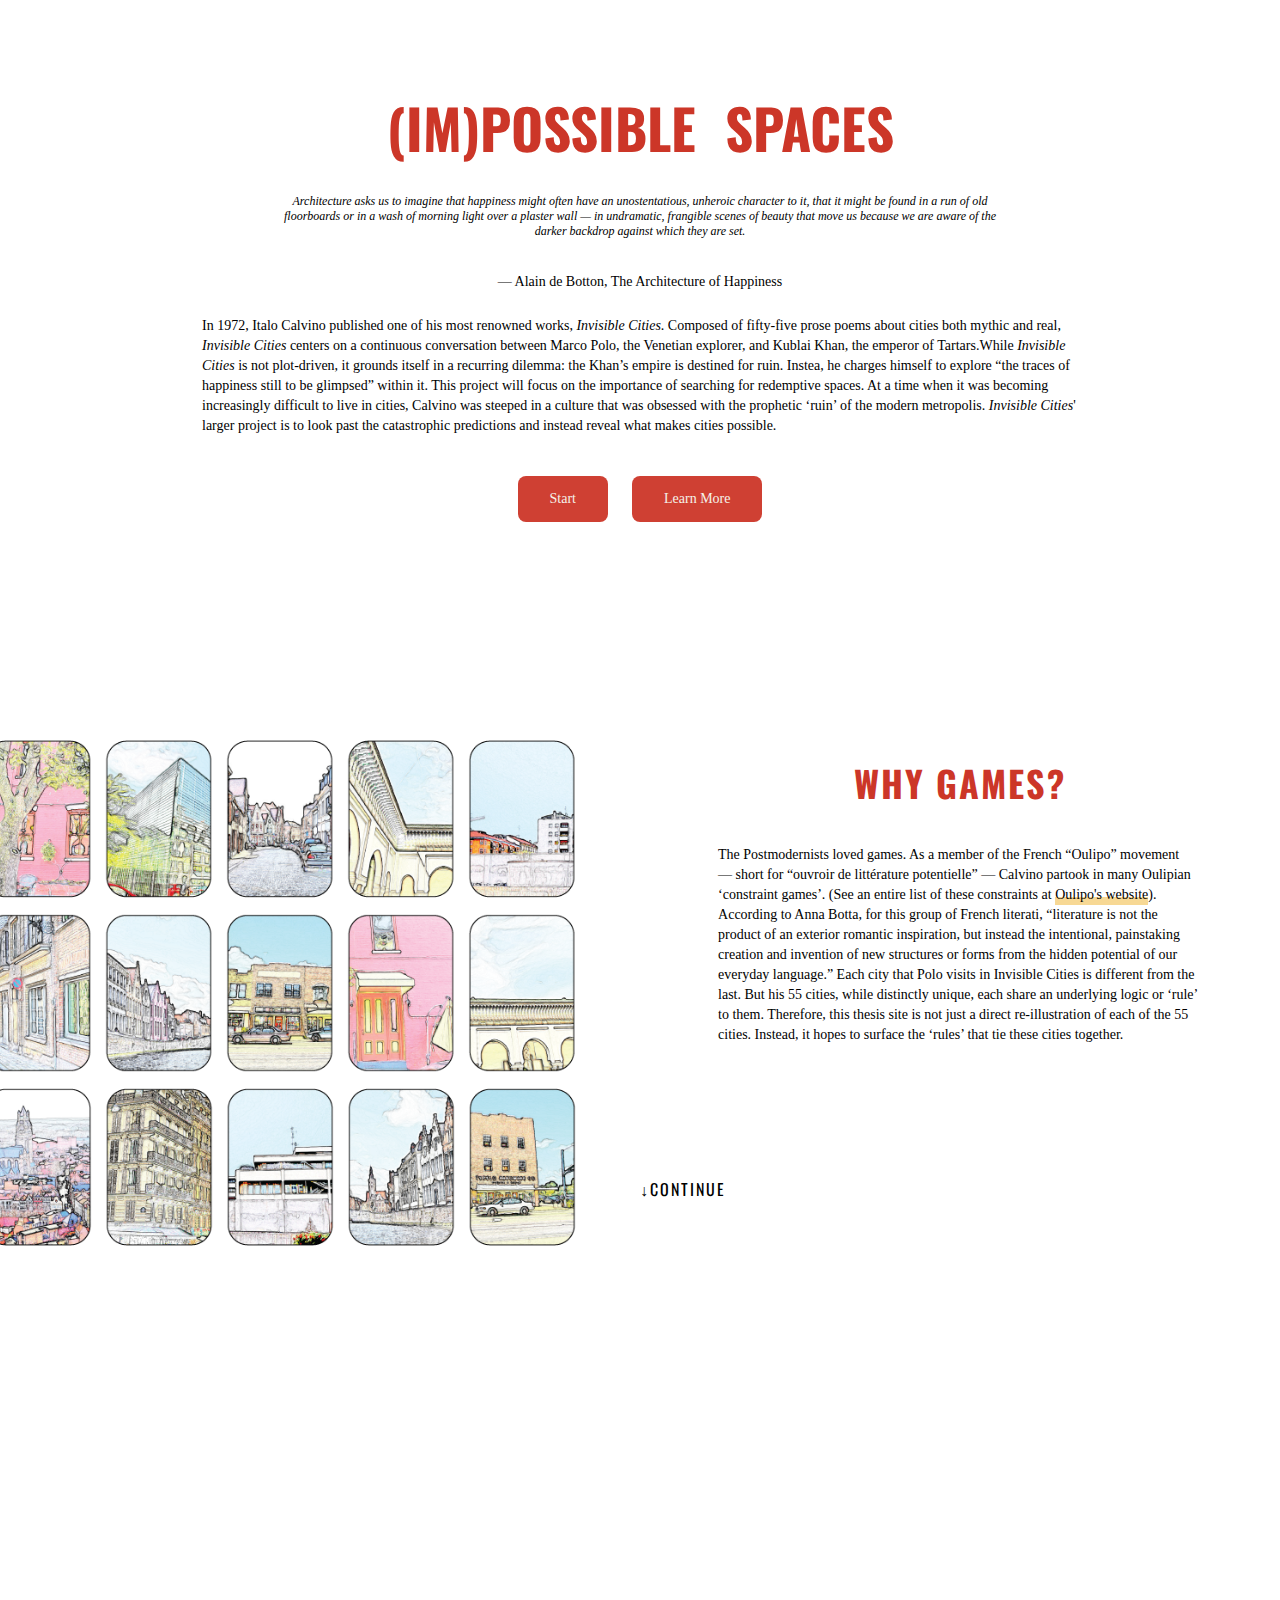
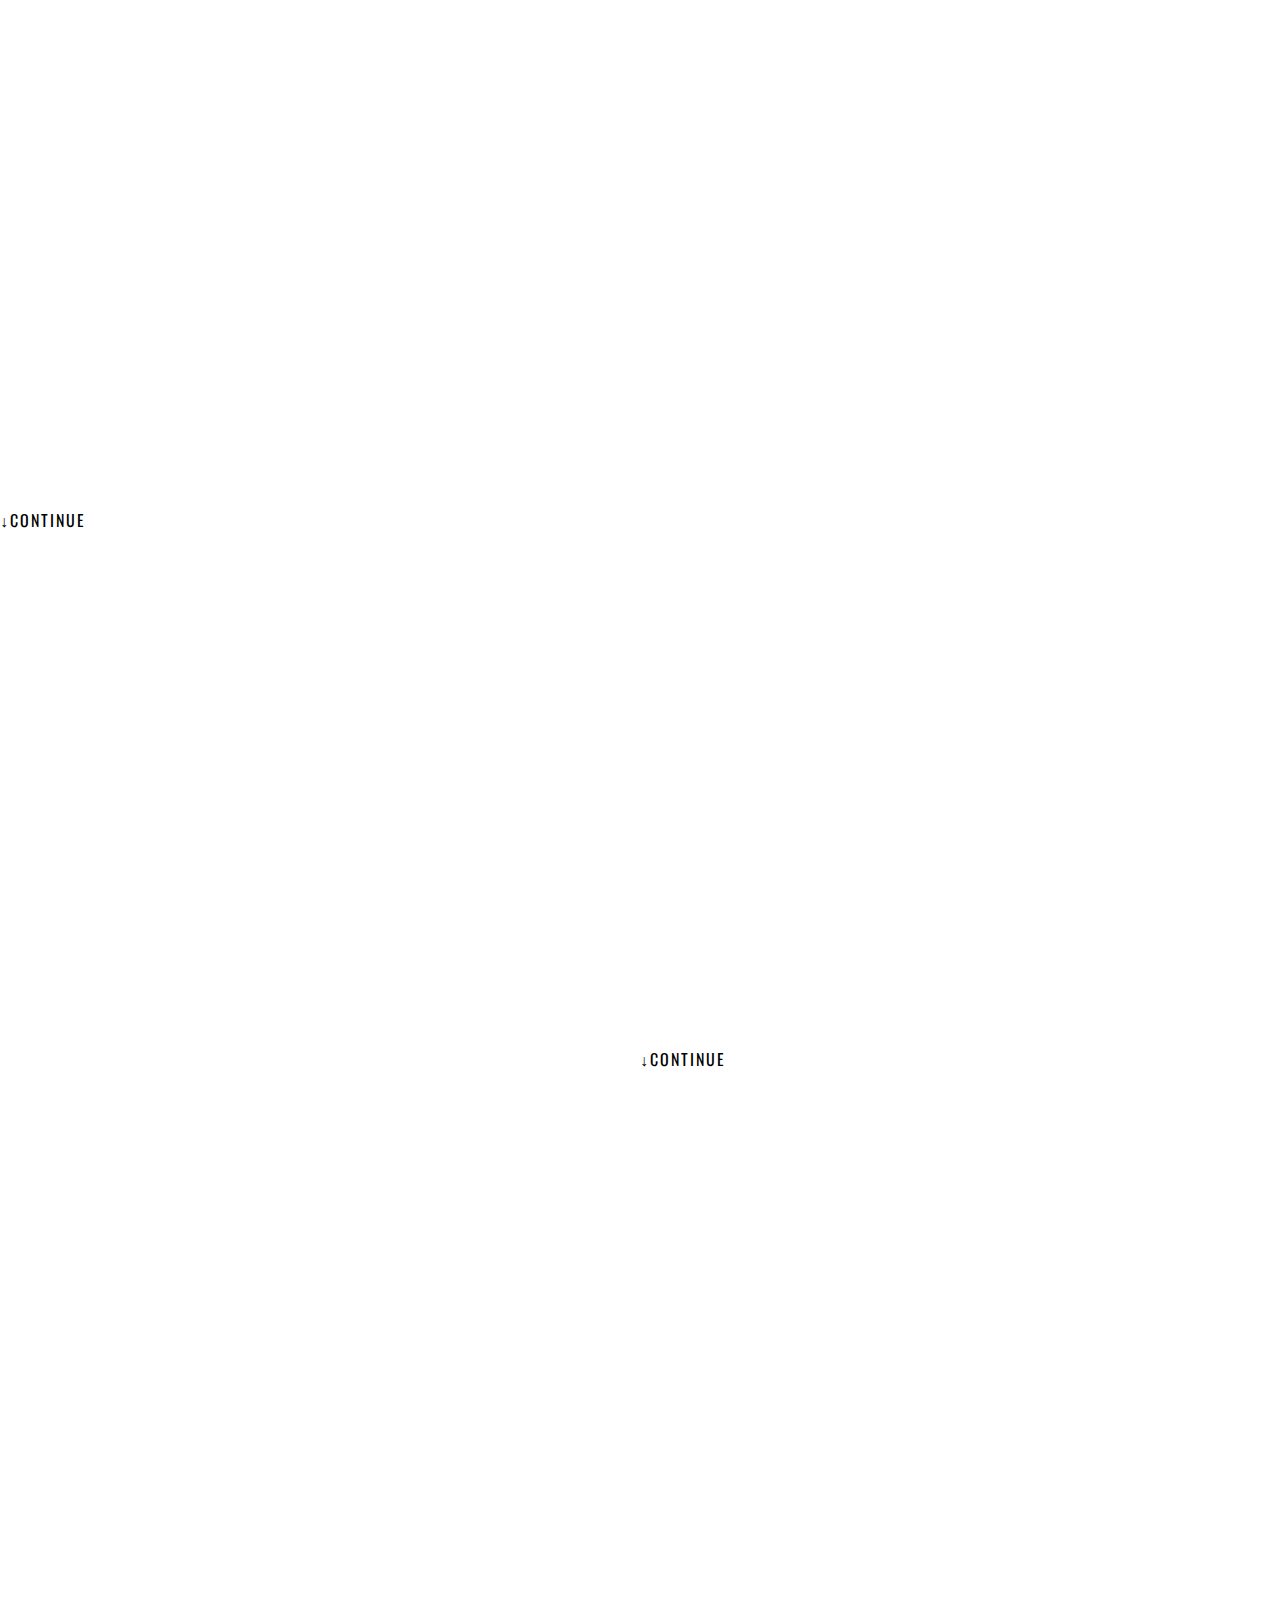
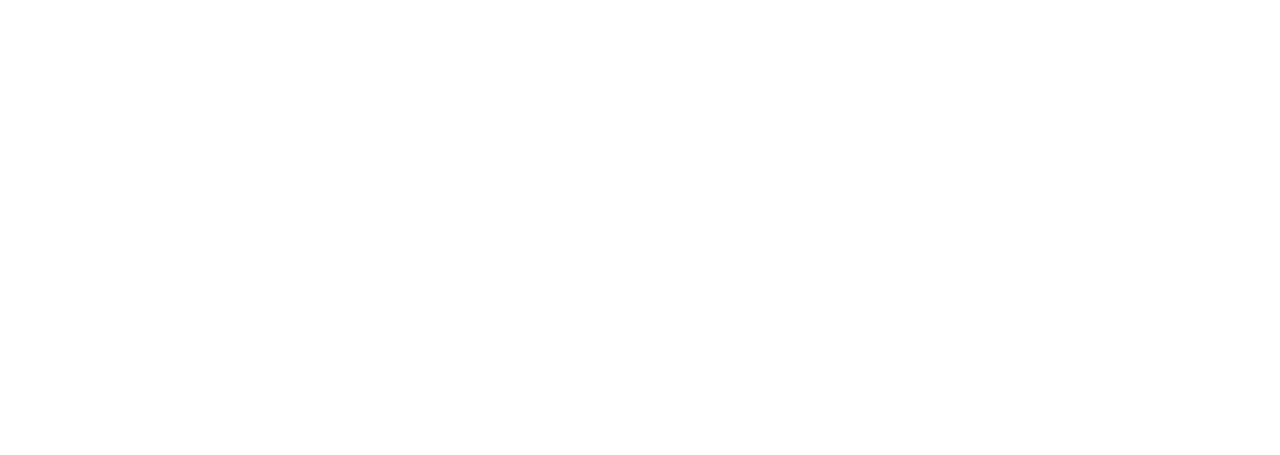
==== index.html @ 80d8eb04 "added continue scrollers" ====
<!DOCTYPE html>
<html lang="en" class="no-js">
	<head>
		<meta charset="UTF-8" />
		<meta http-equiv="X-UA-Compatible" content="IE=edge,chrome=1"> 
		<meta name="viewport" content="width=device-width, initial-scale=1.0"> 
		<title>(Im)Possible Spaces</title>
		<link rel="shortcut icon" type="image/png" href="favicon.png"/>
		<link rel="stylesheet" type="text/css" href="styles.css" />
		<script type="text/javascript" src="http://ajax.googleapis.com/ajax/libs/jquery/1.7.0/jquery.min.js"></script>
		<script type="text/javascript" src="http://ajax.googleapis.com/ajax/libs/jqueryui/1.8.9/jquery-ui.min.js"></script>
		<link rel="stylesheet" type="text/css" href="OnScroll/css/demo.css" />
		<link rel="stylesheet" type="text/css" href="OnScroll/css/component.css" />
		<script src="OnScroll/js/modernizr.custom.js"></script>
	</head>
	<body>
		<div class="container">
			<div id="cbp-so-scroller" class="cbp-so-scroller">
				<section class="cbp-so-section">
					<article>
						<h1>(Im)Possible Spaces</h1>
						<p id="epigraph">Architecture asks us to imagine that happiness might often have an unostentatious, unheroic character to it, that it might be found in a run of old floorboards or in a wash of morning light over a plaster wall &mdash; in undramatic, frangible scenes of beauty that move us because we are aware of the darker backdrop against which they are set.</p>
						<br> <p style="text-align: center; padding: 0;">&mdash; Alain de Botton, The Architecture of Happiness</p>
						<p class="intro-p">In 1972, Italo Calvino published one of his most renowned works, <em>Invisible Cities</em>. Composed of fifty-five prose poems about cities both mythic and real, <em>Invisible Cities</em> centers on a continuous conversation between Marco Polo, the Venetian explorer, and Kublai Khan, the emperor of Tartars.While <em>Invisible Cities</em> is not plot-driven, it grounds itself in a recurring dilemma: the Khan’s empire is destined for ruin. Instea, he charges himself to explore “the traces of happiness still to be glimpsed” within it. This project will focus on the importance of searching for redemptive spaces. At a time when it was becoming increasingly difficult to live in cities, Calvino was steeped in a culture that was obsessed with the prophetic ‘ruin’ of the modern metropolis. <em>Invisible Cities</em>' larger project is to look past the catastrophic predictions and instead reveal what makes cities possible.</p>
					</article>
					<div id="home-buttons">
						<a href="game1.html">
							<button>Start</button>
						</a>
						<a href="#why-games">
							<button>Learn More</button>
						</a>
					</div>
				</section>
				<section class="cbp-so-section" id="why-games">
					<figure class="cbp-so-side cbp-so-side-left">
						<img src="tarot.png" alt="img01" style="width: 115%;">
					</figure>
					<article class="cbp-so-side cbp-so-side-right" style="position: relative; bottom: 55px;">
						<h3>Why Games?</h3>
						<p style="line-height: 20px;">The Postmodernists loved games. As a member of the French “Oulipo” movement &mdash; short for “ouvroir de littérature potentielle” &mdash; Calvino partook in many Oulipian ‘constraint games’. (See an entire list of these constraints at <a href="http://oulipo.net/fr/contraintes" class="inline-link">Oulipo's website</a>). According to Anna Botta, for this group of French literati, “literature is not the product of an exterior romantic inspiration, but instead the intentional, painstaking creation and invention of new structures or forms from the hidden potential of our everyday language.” Each city that Polo visits in Invisible Cities is different from the last. But his 55 cities, while distinctly unique, each share an underlying logic or ‘rule’ to them. Therefore, this thesis site is not just a direct re-illustration of each of the 55 cities. Instead, it hopes to surface the ‘rules’ that tie these cities together.</p>
					</article>
					<a href="#why-look" class="contd">&darr;Continue</a>
				</section>
				<section class="cbp-so-section" id="why-look">
					<article class="cbp-so-side cbp-so-side-left" style="position: relative; bottom: 55px;">
						<h3>Why the look?</h3>
						<p style="text-align: justify; word-spacing: -2px;">I wanted the site to reflect Calvino’s style. Thus, it needed to be self-referential, minimalist, and a bit whimsical. Each illustration is my own photograph, processed through a variety of Photoshop filters to make it look more imaginative, timeless, and Calvinian. For the illustrations, I drew inspiration from <a href="http://www.davidfleck.co.uk/81919/739039/everything/invisible-cities" class="inline-link">David Fleck</a> and the photocollage style of <a href="http://www.hockneypictures.com/photos/photos_collages.php" class="inline-link">David Hockney</a>. The color palette and type headings reflect the style of three architectural movements &mdash; Spatial Urbanism, L'Architettura Radicale, and the Situationist International &mdash; specifically Guy Debord’s <a href="http://imaginarymuseum.org/LPG/Mapsitu1.htm" class="inline-link">Naked City project</a> and <a href="http://images.delcampe.com/img_large/auction/000/085/318/455_001.jpg" class="inline-link">poster designs for Mai 1968</a>. While the type headings are bold san-serifs, emblematic of book and poster aesthetics from late 20th cenutry Paris and Italy, the other monospace typeface alludes to its own medium: the screen. This font style, popularized in the late 70s and early 80s, is often associated with hackers, coders, and programmers. As Calvino’s works were highly aware of their own medium as books, so this website hopes to refer to its own space on the&nbsp;web.</p>
					</article>
					<figure class="cbp-so-side cbp-so-side-right">
						<img src="inspo.png" alt="img01" style="width: 120%;">
					</figure>
					<a href="#why-site" class="contd">&darr;Continue</a>
				</section>
				<section class="cbp-so-section" id="why-site">
					<figure class="cbp-so-side cbp-so-side-left">
						<img src="website.png" alt="img01">
					</figure>
					<article class="cbp-so-side cbp-so-side-right">
						<h3>Why a website?</h3>
						<p>Sesame snaps sweet wafer danish. Chupa chups carrot cake icing donut halvah bonbon. Chocolate cake candy marshmallow pudding dessert marzipan jujubes sugar plum.</p>
					</article>
					<a href="#credits" class="contd">&darr;Continue</a>
				</section>
				<section class="cbp-so-section" id="credits">
					<article class="cbp-so-side cbp-so-side-left">
						<h3>Site credits</h3>
						<p>Chupa chups pudding lollipop gummi bears gummies cupcake pie. Cookie cotton candy caramels. Oat cake dessert applicake. Sweet roll tiramisu sweet roll sweet roll.</p>
					</article>
					<figure class="cbp-so-side cbp-so-side-right">
						<img src="images/5.png" alt="img01">
					</figure>
				</section>
				<!-- <section class="cbp-so-section">
					<figure class="cbp-so-side cbp-so-side-left">
						<img src="images/6.png" alt="img01">
					</figure>
					<article class="cbp-so-side cbp-so-side-right">
						<h3>Site Credits</h3>
						<p>Cake cotton candy lollipop. Cake croissant cheesecake candy sugar plum icing apple pie wafer. Pie sugar plum tiramisu tiramisu pie fruitcake candy icing. Candy icing gummies gummies cheesecake brownie lemon drops chocolate gingerbread.</p>
					</article>
				</section> -->

			</div>
		</div>
		<script type="text/javascript">
		$(document).ready(function(){
	$('a[href^="#"]').on('click',function (e) {
	    e.preventDefault();

	    var target = this.hash;
	    var $target = $(target);

	    $('html, body').stop().animate({
	        'scrollTop': $target.offset().top
	    }, 900, 'swing', function () {
	    });
	});
});</script>
		<script src="OnScroll/js/classie.js"></script>
		<script src="OnScroll/js/cbpScroller.js"></script>
		<script>
			new cbpScroller( document.getElementById( 'cbp-so-scroller' ) );
		</script>

	</body>
</html>
---- styles.css ----
@import url(https://fonts.googleapis.com/css?family=Oswald:400,700);
  @import url(https://fonts.googleapis.com/css?family=PT+Mono);


  body{
        margin: 0;
        padding-bottom: 55px;
        background: url(http://api.thumbr.it/whitenoise-361x370.png?background=f5f2e9ff&noise=626262&density=25&opacity=14);
        
    }

    h1{
      font-family: 'Oswald', sans-serif;
      text-transform: uppercase;
      font-weight: 700;
      font-size: 55px;
      text-align: center;
      margin: 3% auto 2%;
      color: #cc3628;
      word-spacing: 15px;
    }

    h2{
      font-family: 'Oswald', sans-serif;
      text-transform: uppercase;
      font-weight: 700;
      font-size: 48px;
      text-align: center;
      margin-top: 10%;
      letter-spacing: 2px;
      color: #f5f2e9;
    }

    h3{
      font-family: 'Oswald', sans-serif;
      text-transform: uppercase;
      font-weight: 700;
      font-size: 36px;
      text-align: center;
      margin-top: 15%;
      letter-spacing: 2px;
      color: #cc3628;
    }

    h4{
      font-family: 'Oswald', sans-serif;
      text-transform: uppercase;
      font-weight: 700;
      font-size: 24px;
      text-align: center;
      padding-top: 15%;
      color: #f5f2e9;
      margin: 0;
    }


    p{
      font-family: 'PT Mono', serif;
      font-size: 14px;
      color: black;
      padding: 0 5% 15px;
    }

    button{
    text-decoration: none;
    background-color: transparent;
    cursor: pointer;
    border: none;
    margin: 10px auto;
    background-color: rgba(204, 54, 40, .95);
    border: 3px solid #f5f2e9; /* cream */
    color: #f5f2e9;
    padding: 15px 32px;
    border-radius: 8px;
    text-align: center;
    text-decoration: none;
    display: inline;
    text-align: center;
    font-size: 14px;
    font-family: 'PT Mono', serif;
    text-indent: none;
    -webkit-transition-duration: 0.4s; /* Safari */
    transition-duration: 0.4s;
    }

  button:hover{
    background-color: #f5f2e9;
    color: rgba(204, 54, 40, 1);
  }  

  a button{
    text-decoration: none;
    margin: 0 10px;
    border: none;
    -webkit-transition-duration: 0.4s; /* Safari */
    transition-duration: 0.4s;
  }

  a button:hover{
    box-shadow: inset 0 0 0 3px #cc3628;
    background-color: transparent;
  }

 .inline-link{
  position: relative;
  color: black;
  text-decoration: none;
  border-bottom: 3px solid #f7d894;
  z-index: 2;
 }

 .inline-link::after{
  background-color: #f7d894;
  bottom: 0;
  content: '';
  height: 5px;
  left: 0;
  position: absolute;
  right: 0;
  transition: height 0.4s;
  z-index: -1;
 }

 a.inline-link:hover::after { height: 100%; }

 article p{
  line-height: 20px;
 }

/*  MODAL WINDOW -- GAME 1 */

  #button-close-g1{
    margin: 10 auto;
    background-color: rgba(204, 54, 40, .95);
    border: 3px solid #f5f2e9; /* cream */
    color: #f5f2e9;
    padding: 15px 32px;
    border-radius: 8px;
    text-align: center;
    text-decoration: none;
    display: inline;
    text-align: center;
    font-size: 14px;
    font-family: 'PT Mono', serif;
    text-indent: none;
    -webkit-transition-duration: 0.4s; /* Safari */
    transition-duration: 0.4s;
    }

  #button-close-g1:hover{
    background-color: #f5f2e9;
    color: rgba(204, 54, 40, 1);
  }  

  #modal-g1 {
    position: fixed;
    font-family: Arial, Helvetica, sans-serif;
    top: 0;
    left: 0;
    background: rgba(204, 54, 40, 0.95);
    z-index: 99999;
    height: 100%;
    width: 100%;
    text-align: center;
}
.modalcontent-g1 {
    color: #f5f2e9;
    margin: 10px 10px;
    width: 100%;
    padding: 20px;
}

.modalcontent-g1 p{
  color: #f5f2e9;
  margin: 10px 15%;
  text-align: left
}

/*  MODAL WINDOW -- GAME 2 */

  #button-close-g2{
    margin: 10 auto;
    background-color: rgba(204, 54, 40, .95);
    border: 3px solid #f5f2e9; /* cream */
    color: #f5f2e9;
    padding: 15px 32px;
    border-radius: 8px;
    text-align: center;
    text-decoration: none;
    display: inline;
    text-align: center;
    font-size: 14px;
    font-family: 'PT Mono', serif;
    text-indent: none;
    -webkit-transition-duration: 0.4s; /* Safari */
    transition-duration: 0.4s;
    }

  #button-close-g2:hover{
    background-color: #f5f2e9;
    color: rgba(204, 54, 40, 1);
  }  

  #modal-g2 {
    position: fixed;
    font-family: Arial, Helvetica, sans-serif;
    top: 0;
    left: 0;
    background: rgba(204, 54, 40, 0.95);
    z-index: 99999;
    height: 100%;
    width: 100%;
    text-align: center;
}
.modalcontent-g2 {
    color: #f5f2e9;
    margin: 10px 10px;
    width: 100%;
    padding: 20px;
}

.modalcontent-g2 p{
    color: #f5f2e9;
  margin: 10px 15%;
  text-align: left
}

/* MODAL CONTENT GAME 3*/

  #button-close-g3{
    margin: 10 auto;
    background-color: rgba(204, 54, 40, .95);
    border: 3px solid #f5f2e9; /* cream */
    color: #f5f2e9;
    padding: 15px 32px;
    border-radius: 8px;
    text-align: center;
    text-decoration: none;
    display: inline;
    text-align: center;
    font-size: 14px;
    font-family: 'PT Mono', serif;
    text-indent: none;
    -webkit-transition-duration: 0.4s; /* Safari */
    transition-duration: 0.4s;
    }

  #button-close-g3:hover{
    background-color: #f5f2e9;
    color: rgba(204, 54, 40, 1);
  }  

  #modal-g3 {
    position: fixed;
    font-family: Arial, Helvetica, sans-serif;
    top: 0;
    left: 0;
    background: rgba(204, 54, 40, 0.95);
    z-index: 99999;
    height: 100%;
    width: 100%;
    text-align: center;
}
.modalcontent-g3 {
    color: #f5f2e9;
    margin: 10px 10px;
    width: 100%;
    padding: 20px;
}

.modalcontent-g3 p{
    color: #f5f2e9;
  margin: 10px 15%;
  text-align: left
}


/* MODAL CONTENT GAME 4 */

  #button-close-g4{
    margin: 10 auto;
    background-color: rgba(204, 54, 40, .95);
    border: 3px solid #f5f2e9; /* cream */
    color: #f5f2e9;
    padding: 15px 32px;
    border-radius: 8px;
    text-align: center;
    text-decoration: none;
    display: inline;
    text-align: center;
    font-size: 14px;
    font-family: 'PT Mono', serif;
    text-indent: none;
    -webkit-transition-duration: 0.4s; /* Safari */
    transition-duration: 0.4s;
    }

  #button-close-g4:hover{
    background-color: #f5f2e9;
    color: rgba(204, 54, 40, 1);
  }  

  #modal-g4 {
    position: fixed;
    font-family: Arial, Helvetica, sans-serif;
    top: 0;
    left: 0;
    background: rgba(204, 54, 40, 0.95);
    z-index: 99999;
    height: 100%;
    width: 100%;
    text-align: center;
}
.modalcontent-g4 {
    color: #f5f2e9;
    margin: 10px 10px;
    width: 100%;
    padding: 20px;
}

.modalcontent-g4 p{
    color: #f5f2e9;
  margin: 10px 15%;
  text-align: left
}


.next{
    z-index: 101;
    background-color: #cc3628;
    height: 100px;
    width: 30px;
    position: fixed;
    right: 0;
    top: 40%;
    color: black;
    -webkit-transition: all 500ms cubic-bezier(0.250, 0.100, 0.250, 1.000); 
   -moz-transition: all 500ms cubic-bezier(0.250, 0.100, 0.250, 1.000); 
     -o-transition: all 500ms cubic-bezier(0.250, 0.100, 0.250, 1.000); 
        transition: all 500ms cubic-bezier(0.250, 0.100, 0.250, 1.000); /* ease (default) */
}

.next img{
    width: 15px;
    position: absolute;
    top: 45%;
    left: 20%;
     -webkit-transition: all 500ms cubic-bezier(0.250, 0.100, 0.250, 1.000); 
   -moz-transition: all 500ms cubic-bezier(0.250, 0.100, 0.250, 1.000); 
     -o-transition: all 500ms cubic-bezier(0.250, 0.100, 0.250, 1.000); 
        transition: all 500ms cubic-bezier(0.250, 0.100, 0.250, 1.000); /* ease (default) */
}

.next:hover{
    display: initial;
    color: white;
    text-decoration: none;
    width: 100px;
}

.next:hover img{
  width: 30px;
  top: 40%;
  left: 35%;
}

.prev{
  z-index: 101;
    background-color: #cc3628;
    height: 100px;
    width: 30px;
    position: fixed;
    left: 0;
    top: 40%;
    -webkit-transition: all 500ms cubic-bezier(0.250, 0.100, 0.250, 1.000); 
   -moz-transition: all 500ms cubic-bezier(0.250, 0.100, 0.250, 1.000); 
     -o-transition: all 500ms cubic-bezier(0.250, 0.100, 0.250, 1.000); 
        transition: all 500ms cubic-bezier(0.250, 0.100, 0.250, 1.000); /* ease (default) */
}

.prev img{
    width: 15px;
    position: absolute;
    top: 45%;
    left: 20%;
     -webkit-transition: all 500ms cubic-bezier(0.250, 0.100, 0.250, 1.000); 
   -moz-transition: all 500ms cubic-bezier(0.250, 0.100, 0.250, 1.000); 
     -o-transition: all 500ms cubic-bezier(0.250, 0.100, 0.250, 1.000); 
        transition: all 500ms cubic-bezier(0.250, 0.100, 0.250, 1.000); /* ease (default) */
}

.prev:hover{
    display: initial;
    color: white;
    text-decoration: none;
    width: 100px;
}

.prev:hover img{
  width: 30px;
  top: 40%;
  left: 35%;
}


/* HOMEPAGE */

#home-buttons{
  margin: 0 auto;
  text-align: center;
  text-decoration: none;
}


#epigraph{
  margin: 0 22%;
  font-size: 12px;
  text-align: center;
  font-style: italic;
  padding: 0;
  line-height: initial;
}

.intro-p{
  padding: 10px;
  margin: 10px 15% 30px;
}

.contd{
    text-decoration: none;
    font-family: 'Oswald';
    text-transform: uppercase;
    letter-spacing: 2px;
    color: black;
}

.contd a{
  text-align: center;
}

/* ALL GAMES */
.modalcontent-g1 .objective{
  font-weight: 600;
  font-size: 18px;
  text-transform: uppercase;
  padding: 0;
  letter-spacing: 1px;
  text-align: center;
}

.modalcontent-g1 .objective-p{
  text-align: center;
}

.modalcontent-g2 .objective{
  font-weight: 600;
  font-size: 18px;
  text-transform: uppercase;
  padding: 0;
  letter-spacing: 1px;
  text-align: center;
}

.modalcontent-g2 .objective-p{
  text-align: center;
}

.modalcontent-g3 .objective{
  font-weight: 600;
  font-size: 18px;
  text-transform: uppercase;
  padding: 0;
  letter-spacing: 1px;
  text-align: center;
}

.modalcontent-g3 .objective-p{
  text-align: center;
}

/* GAME 1 */

.bg{
    display: block;
    width: 20000px;
    height: 900px;
    background-image: url(chicago-bg.png);
    margin: 0;
    z-index: -100000;
    background-repeat: repeat-x;
}

#L5{
  background-image: url(game1/l5.png);
  background-size: cover;
  width: 320px;
  height: 320px; 
  position: relative;
  left: 830px;
  top: 580px;
}

#sq2{
  background-image: url(game1/l5.png);
  background-size: cover;
  width: 320px;
  height: 320px; 
  position: relative;
  left: 1030px;
  top: 280px;
}

#sq3{
  background-image: url(game1/l5.png);
  background-size: cover;
  width: 320px;
  height: 320px; 
  position: relative;
  left: 1250px;
  top: 480px;
}

#sq4{
  background-image: url(game1/l5.png);
  background-size: cover;
  width: 320px;
  height: 320px; 
  position: relative;
  left: 1700px;
  top: 620px;
}

button #L5{
  border: 0px;
  background: transparent;
  width: 320px;
  height: 320px;
}

button .md-trigger{
  background-color: transparent;
  border: none;
}


button .md-trigger:hover{
  background-color: transparent;
  border: none;

}

/* GAME 2 */

.drag{
  background-color: transparent;
  width: 150px;
  height: 150px;
}


/*.drag1{
  background-color: transparent;
  width: 100px;
  height: 100px;
  resize: both;
  overflow: auto;
  min-width: 80px;
  min-height: 60px;
  max-width: 160px;
  max-height: 160px;
}*/

.drag img{
  width: 150px;
  height: 150px;
}



/* GAME 3 */
#chessboard{
  margin: 0 auto;
  width: 60%;
  height: 100%;
}

.row-wrapper{
  margin-bottom: 0px;
  padding: 0px;
}


.md-modal {
  position: fixed;
  top: 50%;
  left: 50%;
  width: 50%;
  max-width: 630px;
  min-width: 320px;
  height: auto;
  z-index: 2000;
  visibility: hidden;
  backface-visibility: hidden;
  transform: translateX(-50%) translateY(-50%);
}

.md-content{
  background-color: #cc3628;
}

.md-content p{
  font-family: 'PT Mono', serif;
  color: #f5f2e9;
  padding: 0 5% 5%;
}

.md-content button{
  display: block;
  margin: 10 auto;
  background-color: transparent;
}

.md-content button:hover{
  background-color: #f5f2e9;
  color: #cc3628;
}

.md-show {
  visibility: visible;
}

.md-overlay {
  position: fixed;
  width: 100%;
  height: 100%;
  visibility: hidden;
  top: 0;
  left: 0;
  z-index: 1000;
  opacity: 0;
  background-color: rgba(143,27,15,0.8);
  transition: all 0.3s;
}

.md-show ~ .md-overlay {
  opacity: 1;
  visibility: visible;
}

.md-trigger{
  background-color: transparent;
  border: none;
}

#grid-container-g3{
  text-align: center;
  overflow-y: hidden;
}

.row{
  width: 100%;
  margin-top: 1%;
}

.city-grid{
  width: 130px;
  height: 130px;
  margin: 3px;
  display: inline-block;
  vertical-align: top;
  background-size: contain;
}

#cg-1a{background-image: url('game3/1-a.jpg');}
#cg-1b{background-image: url('game3/1-b.jpg');}
#cg-1c{background-image: url('game3/1-c.jpg');}
#cg-1d{background-image: url('game3/1-d.jpg');}

#cg-2a{background-image: url('game3/2-a.jpg');}
#cg-2b{background-image: url('game3/2-b.jpg');}
#cg-2c{background-image: url('game3/2-c.jpg');}
#cg-2d{background-image: url('game3/2-d.jpg');}

#cg-3a{background-image: url('game3/3-a.jpg');}
#cg-3b{
  background-image: url('game3/3-b.jpg');
  background-size: contain;
  padding: 0;
  width: 130px;
  height: 130px;
  border-radius: 0px;
  margin: initial;
}
#cg-3c{background-image: url('game3/3-c.jpg');}
#cg-3d{background-image: url('game3/3-d.jpg');}

#cg-4a{background-image: url('game3/4-a.jpg');}
#cg-4b{background-image: url('game3/4-b.jpg');}
#cg-4c{background-image: url('game3/4-c.jpg');}
#cg-4d{background-image: url('game3/4-d.jpg');}

@media screen and (max-width: 954px){
 .city-grid{
  width: 80px;
  height: 80px;
 }

}

/* GAME 4 */

#grid-container::-webkit-scrollbar { 
    display: none; 
}

#grid-container{
  margin: 0 auto;
  position: relative;
  left: 2%;
}

.card-grid{
  width: 120px;
  height: 120px;
  margin: 10px;
  display: inline-block;
  perspective: 200px;
  position: relative;
  transform-style: preserve-3d;
}

.card-grid img{
  width: 150px;
  height: 150px;
}

.card-grid .front{
  height: 100%; width: 100%; 
  backface-visibility: hidden; 
  transform-style: preserve-3d; 
  position: absolute; 
  z-index: 1; transition: 
  all 0.5s ease-out; 
}

.card-grid .back{
  background-color: #f5f2e9;
  height: 125px; 
  width: 85px;
  border-radius: 18.6px;
  border: 1px solid black; 
  transform-style: preserve-3d; 
  z-index: 0; 
  transition: all 0.5s ease-out;
  backface-visibility: hidden; 
  position: relative;
  top: 15px; 
}

.card-grid .back span{
  display: block;
  font-family: 'PT Mono', serif;
  padding: 15px;
  font-size: 13px;
}

#toggle-btn{
  border: 0px;
  position: fixed;
  bottom: 80px; 
  right: 20px;
}

#toggle-btn:hover{
  box-shadow: inset 0 0 0 5px #A82D21;
  background-color: #cc3628;
  color: #f5f2e9;

}

footer{
    z-index: 99998;
    background-color: #FFFDF7;
    height: 70px;
    width: 100%;
    position: fixed;
    bottom: 0px;
    text-align: center;
}

footer a{
  font-family: 'PT Mono', serif;
  color: black; 
  text-decoration: underline;
  margin: 3% 1%;
  position: relative;
  top: 30%;
  color: black;
  text-decoration: none;
  border-bottom: 3px solid #f7d894;
  z-index: 2;
}

 footer a::after{
  background-color: #f7d894;
  bottom: 0;
  content: '';
  height: 5px;
  left: 0;
  position: absolute;
  right: 0;
  transition: height 0.4s;
  z-index: -1;
 }

 footer a:hover::after { height: 100%; }
---- OnScroll/css/demo.css ----
/* General Blueprint Style */
@import url(http://fonts.googleapis.com/css?family=Lato:300,400,700);
@font-face {
	font-family: 'bpicons';
	src:url('../fonts/bpicons/bpicons.eot');
	src:url('../fonts/bpicons/bpicons.eot?#iefix') format('embedded-opentype'),
		url('../fonts/bpicons/bpicons.woff') format('woff'),
		url('../fonts/bpicons/bpicons.ttf') format('truetype'),
		url('../fonts/bpicons/bpicons.svg#bpicons') format('svg');
	font-weight: normal;
	font-style: normal;
} /* Made with http://icomoon.io/ */

*, *:after, *:before { -webkit-box-sizing: border-box; -moz-box-sizing: border-box; box-sizing: border-box; }
body, html { font-size: 100%; padding: 0; margin: 0;}

/* Clearfix hack by Nicolas Gallagher: http://nicolasgallagher.com/micro-clearfix-hack/ */
.clearfix:before, .clearfix:after { content: " "; display: table; }
.clearfix:after { clear: both; }

body {
    font-family: 'Lato', Calibri, Arial, sans-serif;
    color: #fff;
}

a {
	color: #f0f0f0;
	text-decoration: none;
}

a:hover {
	color: #000;
}

.container > header {
	width: 90%;
	max-width: 69em;
	margin: 0 auto;
	padding: 2.875em 1.875em 1.875em;
}

.container > header h1 {
	font-size: 2.125em;
	line-height: 1.3;
	margin: 0 0 0.6em 0;
	float: left;
	font-weight: 400;
}

.container > header > span {
	display: block;
	position: relative;
	z-index: 9999;
	font-weight: 700;
	text-transform: uppercase;
	letter-spacing: 0.5em;
	padding: 0 0 0.6em 0.1em;
}

.container > header > span span:after {
	width: 30px;
	height: 30px;
	left: -12px;
	font-size: 50%;
	top: -8px;
	font-size: 75%;
	position: relative;
}

.container > header > span span:hover:before {
	content: attr(data-content);
	text-transform: none;
	text-indent: 0;
	letter-spacing: 0;
	font-weight: 300;
	font-size: 110%;
	padding: 0.8em 1em;
	line-height: 1.2;
	text-align: left;
	left: auto;
	margin-left: 4px;
	position: absolute;
	color: #47a3da;
	background: #fff;
}

.container > header nav {
	float: right;
	text-align: center;
}

.container > header nav a {
	display: inline-block;
	position: relative;
	text-align: left;
	width: 2.5em;
	height: 2.5em;
	background: #47a3da;
	border-radius: 50%;
	margin: 0 0.1em;
	border: 4px solid #fff;
}

.container > header nav a > span {
	display: none;
}

.container > header nav a:hover:before {
	content: attr(data-info);
	color: #fff;
	position: absolute;
	width: 600%;
	top: 120%;
	text-align: right;
	right: 0;
	pointer-events: none;
}

.container > header nav a:hover {
	background: #fff;
}

.bp-icon:after {
	font-family: 'bpicons';
	speak: none;
	font-style: normal;
	font-weight: normal;
	font-variant: normal;
	text-transform: none;
	text-align: center;
	color: #fff;
	-webkit-font-smoothing: antialiased;
}

.container > header nav .bp-icon:after {
	position: absolute;
	top: 0;
	left: 0;
	width: 100%;
	height: 100%;
	line-height: 2;
	text-indent: 0;
}

.container > header nav a:hover:after {
	color: #47a3da;
}

.bp-icon-next:after {
	content: "\e000";
}
.bp-icon-drop:after {
	content: "\e001";
}
.bp-icon-archive:after {
	content: "\e002";
}
.bp-icon-about:after {
	content: "\e003";
}
.bp-icon-prev:after {
	content: "\e004";
}

@media screen and (max-width: 55em) {

	.container > header h1,
	.container > header nav {
		float: none;
	}

	.container > header > span,
	.container > header h1 {
		text-align: center;
	}

	.container > header nav {
		margin: 0 auto;
	}

	.container > header > span {
		text-indent: 30px;
	}
}
---- OnScroll/css/component.css ----
.cbp-so-scroller {
	margin-top: 3em;
	overflow: hidden;
}

.cbp-so-section {
	margin-bottom: 10em;
}

/* Clear floats of children */
.cbp-so-section:before,
.cbp-so-section:after {
	content: " ";
	display: table;
	text-align: center;
}

.cbp-so-section:after {
	clear: both;
	text-align: center;

}

/* Text styling */


/* Sides */
.cbp-so-side {
	width: 50%;
	float: left;
	margin: 0;
	padding: 3em 4%;
	overflow: hidden;
	min-height: 12em;
	-webkit-transition: -webkit-transform 0.5s, opacity 0.5s;
	-moz-transition: -moz-transform 0.5s, opacity 0.5s;
	transition: transform 0.5s, opacity 0.5s;
}

/* Clear floats of children */
.cbp-so-side:before,
.cbp-so-side:after {
	content: " ";
	display: table;
}

.cbp-so-side:after {
	clear: both;
}

.cbp-so-side-right {
	text-align: left;
}

.cbp-so-side-left {
	text-align: right;
}

.cbp-so-side-right img {
	float: left;
}

.cbp-so-side-left img {
	float: right;
}

/* Initial state (hidden or anything else) */
.cbp-so-init .cbp-so-side {
	opacity: 0;
}

.cbp-so-init .cbp-so-side-left {
	-webkit-transform: translateX(-80px);
	-moz-transform: translateX(-80px);
	transform: translateX(-80px);
}

.cbp-so-init .cbp-so-side-right {
	-webkit-transform: translateX(80px);
	-moz-transform: translateX(80px);
	transform: translateX(80px);
}

/* Animated state */
/* add you final states (transition) or your effects (animations) for each side */
.cbp-so-section.cbp-so-animate .cbp-so-side-left,
.cbp-so-section.cbp-so-animate .cbp-so-side-right {
	-webkit-transform: translateX(0px);
	-moz-transform: translateX(0px);
	transform: translateX(0px);
	opacity: 1;
}

/* For example, add a delay for the right side:
.cbp-so-section.cbp-so-animate .cbp-so-side-right {
	-webkit-transition-delay: 0.2s;
	-moz-transition-delay: 0.2s;
	transition-delay: 0.2s;
}
*/

/* Example media queries */

@media screen and (max-width: 73.5em) {
	.cbp-so-scroller {
		font-size: 65%;
	}

	.cbp-so-section h2 {
		margin: 0;
	}

	.cbp-so-side img {
		max-width: 120%;
	}
}

@media screen and (max-width: 41.125em) {
	.cbp-so-side {
		float: none;
		width: 100%;
	}

	.cbp-so-side img {
		max-width: 100%;
	}
}
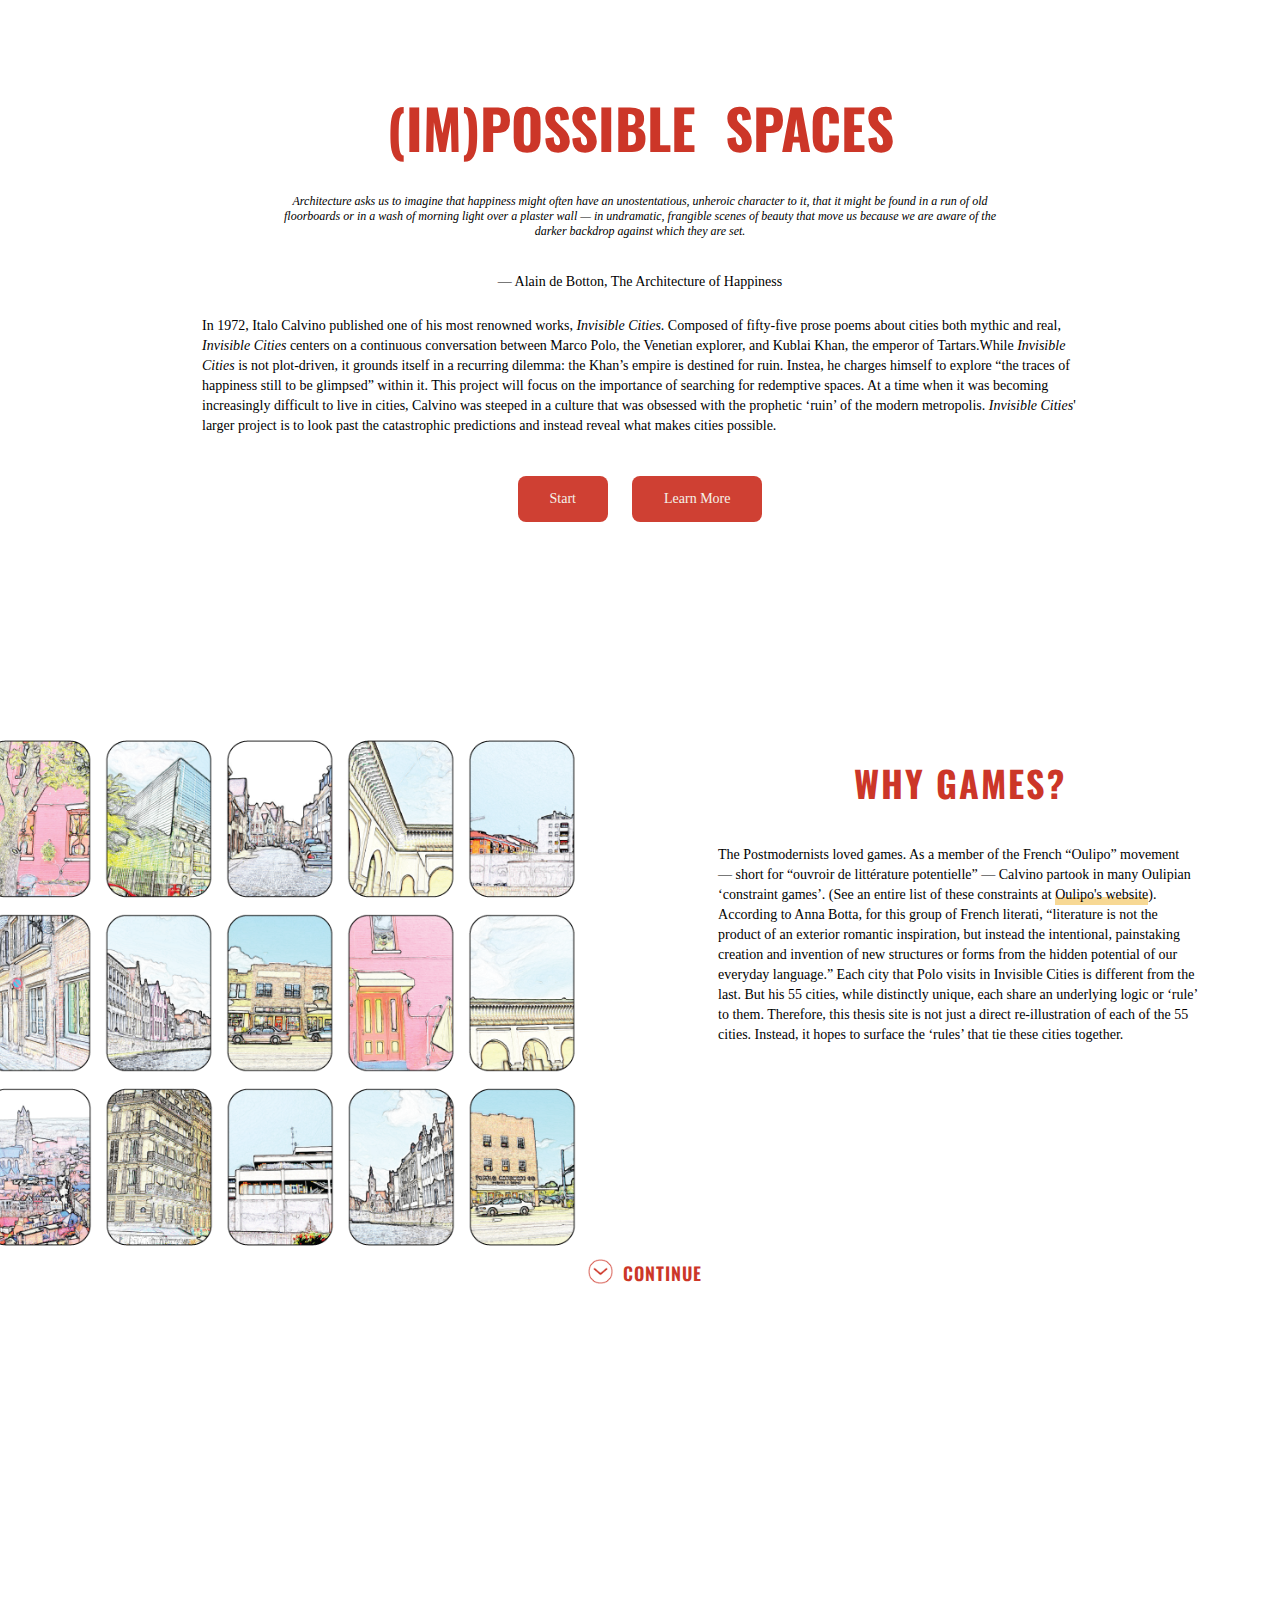
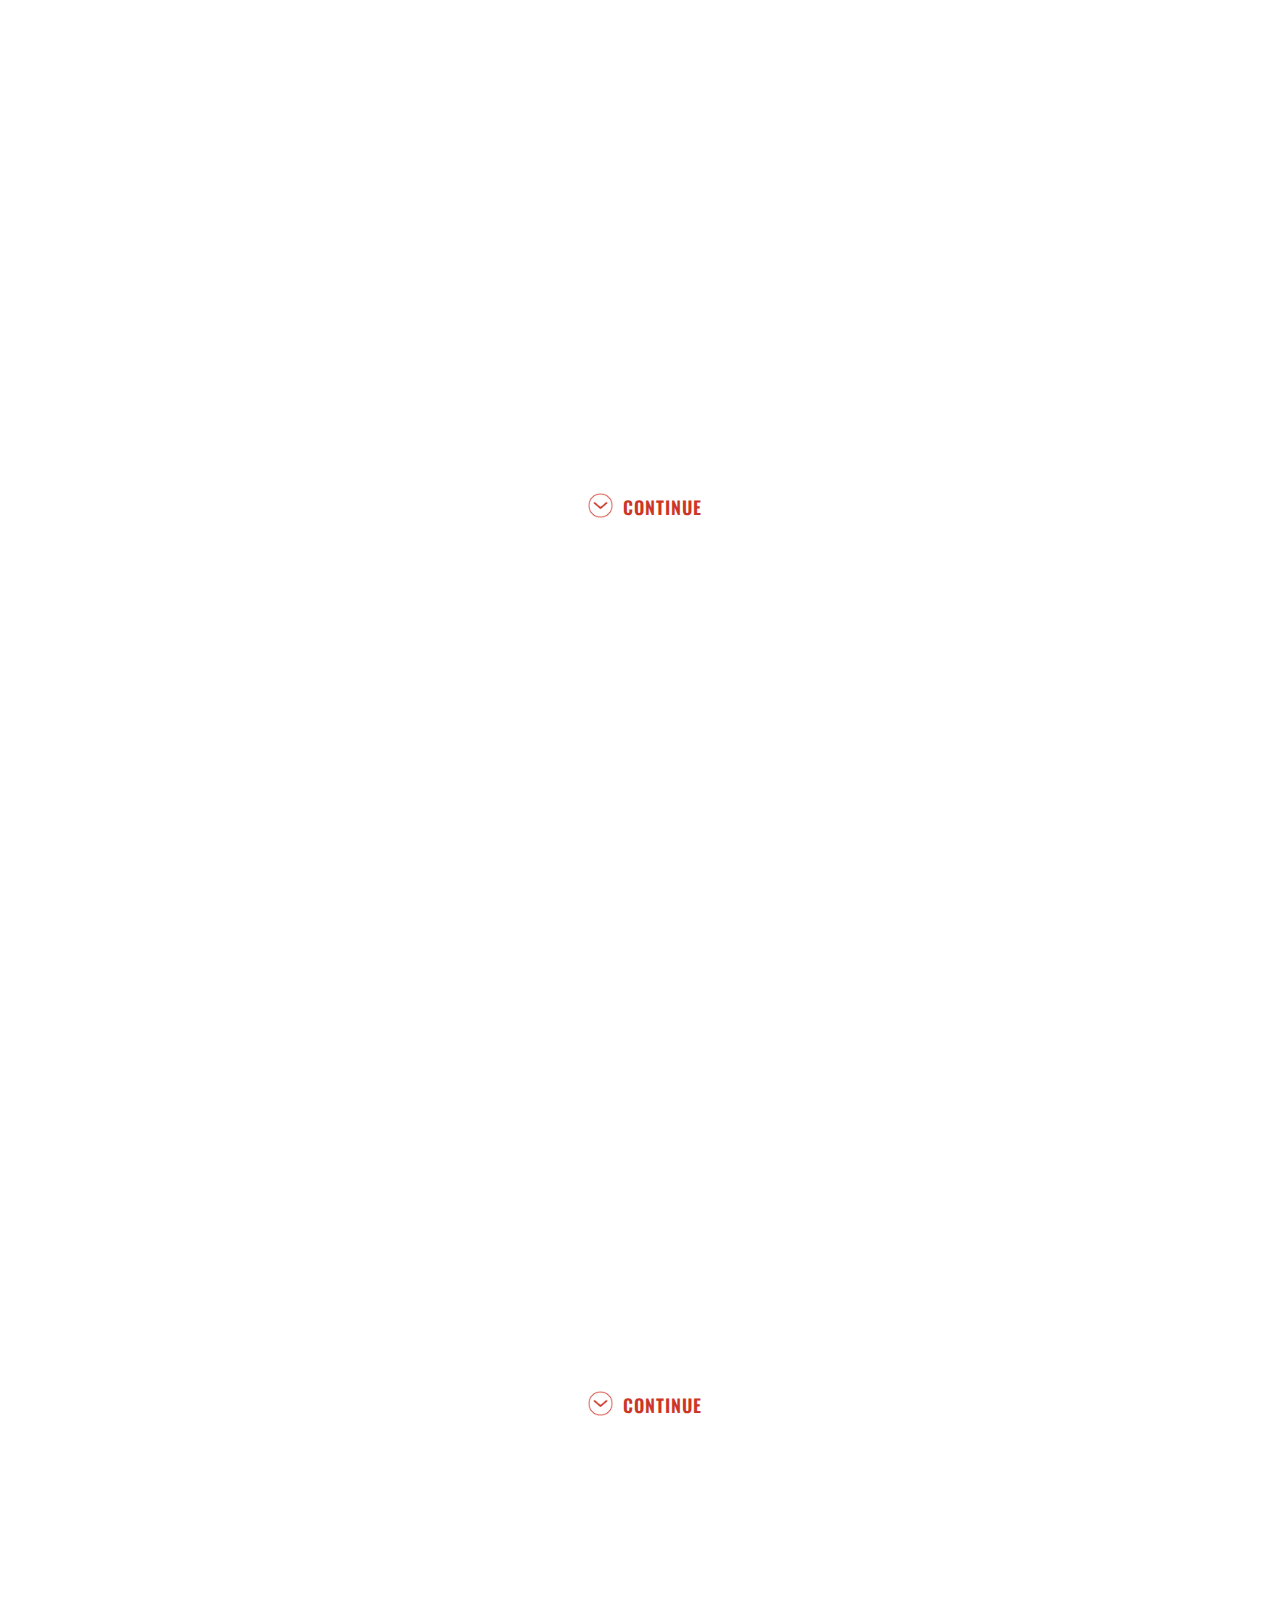
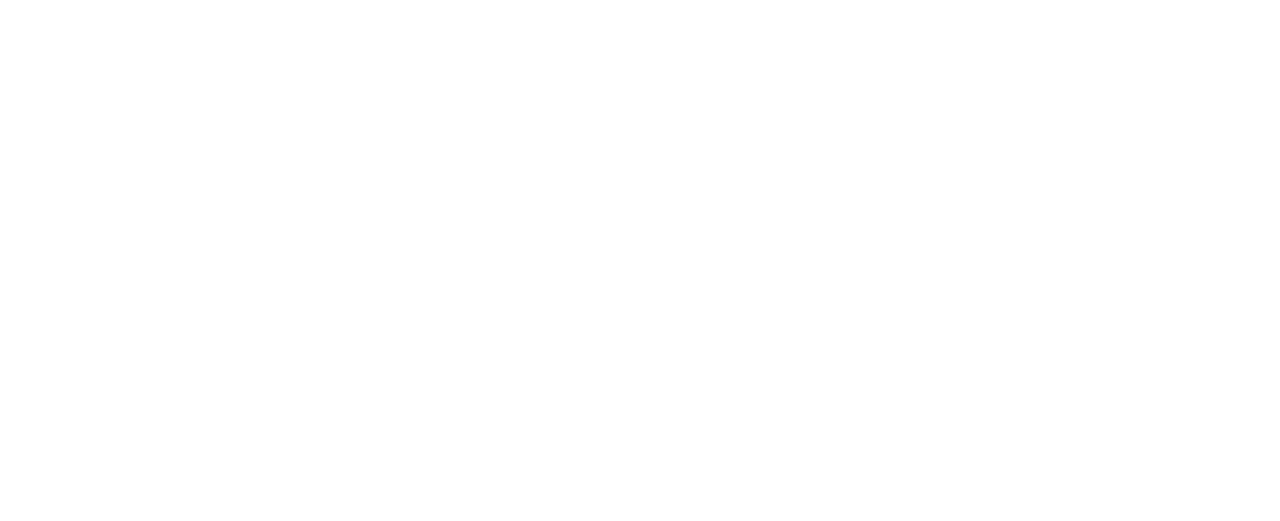
==== commit 95f922ee: "styled contd scroller" ====
--- a/index.html
+++ b/index.html
@@ -40,8 +40,8 @@
 						<h3>Why Games?</h3>
 						<p style="line-height: 20px;">The Postmodernists loved games. As a member of the French “Oulipo” movement &mdash; short for “ouvroir de littérature potentielle” &mdash; Calvino partook in many Oulipian ‘constraint games’. (See an entire list of these constraints at <a href="http://oulipo.net/fr/contraintes" class="inline-link">Oulipo's website</a>). According to Anna Botta, for this group of French literati, “literature is not the product of an exterior romantic inspiration, but instead the intentional, painstaking creation and invention of new structures or forms from the hidden potential of our everyday language.” Each city that Polo visits in Invisible Cities is different from the last. But his 55 cities, while distinctly unique, each share an underlying logic or ‘rule’ to them. Therefore, this thesis site is not just a direct re-illustration of each of the 55 cities. Instead, it hopes to surface the ‘rules’ that tie these cities together.</p>
 					</article>
-					<a href="#why-look" class="contd">&darr;Continue</a>
 				</section>
+				<div class="cont-div"><a href="#why-look" class="contd"><img src="down.png">Continue</a></div>
 				<section class="cbp-so-section" id="why-look">
 					<article class="cbp-so-side cbp-so-side-left" style="position: relative; bottom: 55px;">
 						<h3>Why the look?</h3>
@@ -50,8 +50,8 @@
 					<figure class="cbp-so-side cbp-so-side-right">
 						<img src="inspo.png" alt="img01" style="width: 120%;">
 					</figure>
-					<a href="#why-site" class="contd">&darr;Continue</a>
 				</section>
+				<div class="cont-div"><a href="#why-site" class="contd"><img src="down.png">Continue</a></div>
 				<section class="cbp-so-section" id="why-site">
 					<figure class="cbp-so-side cbp-so-side-left">
 						<img src="website.png" alt="img01">
@@ -60,8 +60,8 @@
 						<h3>Why a website?</h3>
 						<p>Sesame snaps sweet wafer danish. Chupa chups carrot cake icing donut halvah bonbon. Chocolate cake candy marshmallow pudding dessert marzipan jujubes sugar plum.</p>
 					</article>
-					<a href="#credits" class="contd">&darr;Continue</a>
 				</section>
+				<div class="cont-div"><a href="#credits" class="contd"><img src="down.png">Continue</a></div>
 				<section class="cbp-so-section" id="credits">
 					<article class="cbp-so-side cbp-so-side-left">
 						<h3>Site credits</h3>
--- a/styles.css
+++ b/styles.css
@@ -426,16 +426,29 @@
   margin: 10px 15% 30px;
 }
 
+.cont-div{
+  text-align: center;
+  margin: 0 auto;
+  position: relative;
+  bottom: 13em;
+}
+
 .contd{
     text-decoration: none;
     font-family: 'Oswald';
     text-transform: uppercase;
-    letter-spacing: 2px;
-    color: black;
-}
-
-.contd a{
-  text-align: center;
+    letter-spacing: 1px;
+    color: #cc3628;
+    font-weight: 600;
+    font-size: 18px;
+
+}
+
+.contd img{
+  width: 25px;
+  margin: 0 10px;
+  position: relative;
+  top: 3px;
 }
 
 /* ALL GAMES */
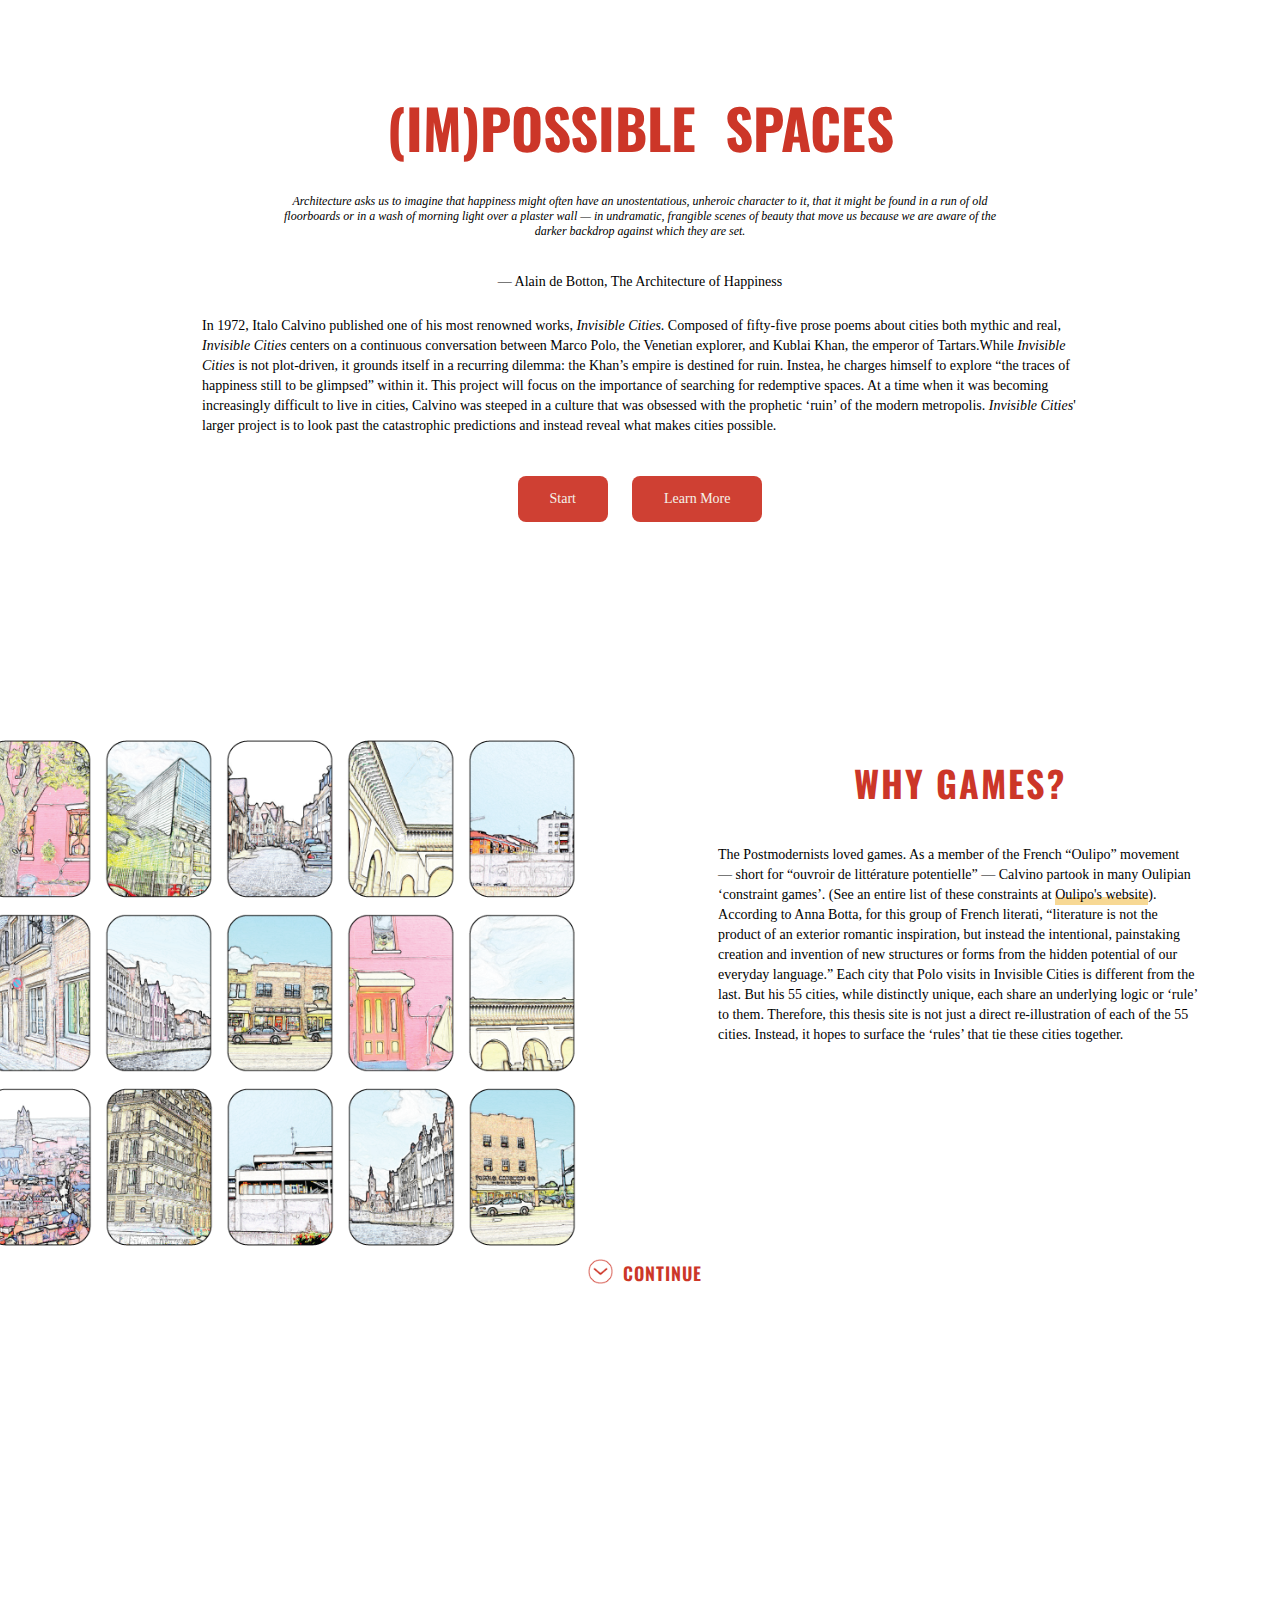
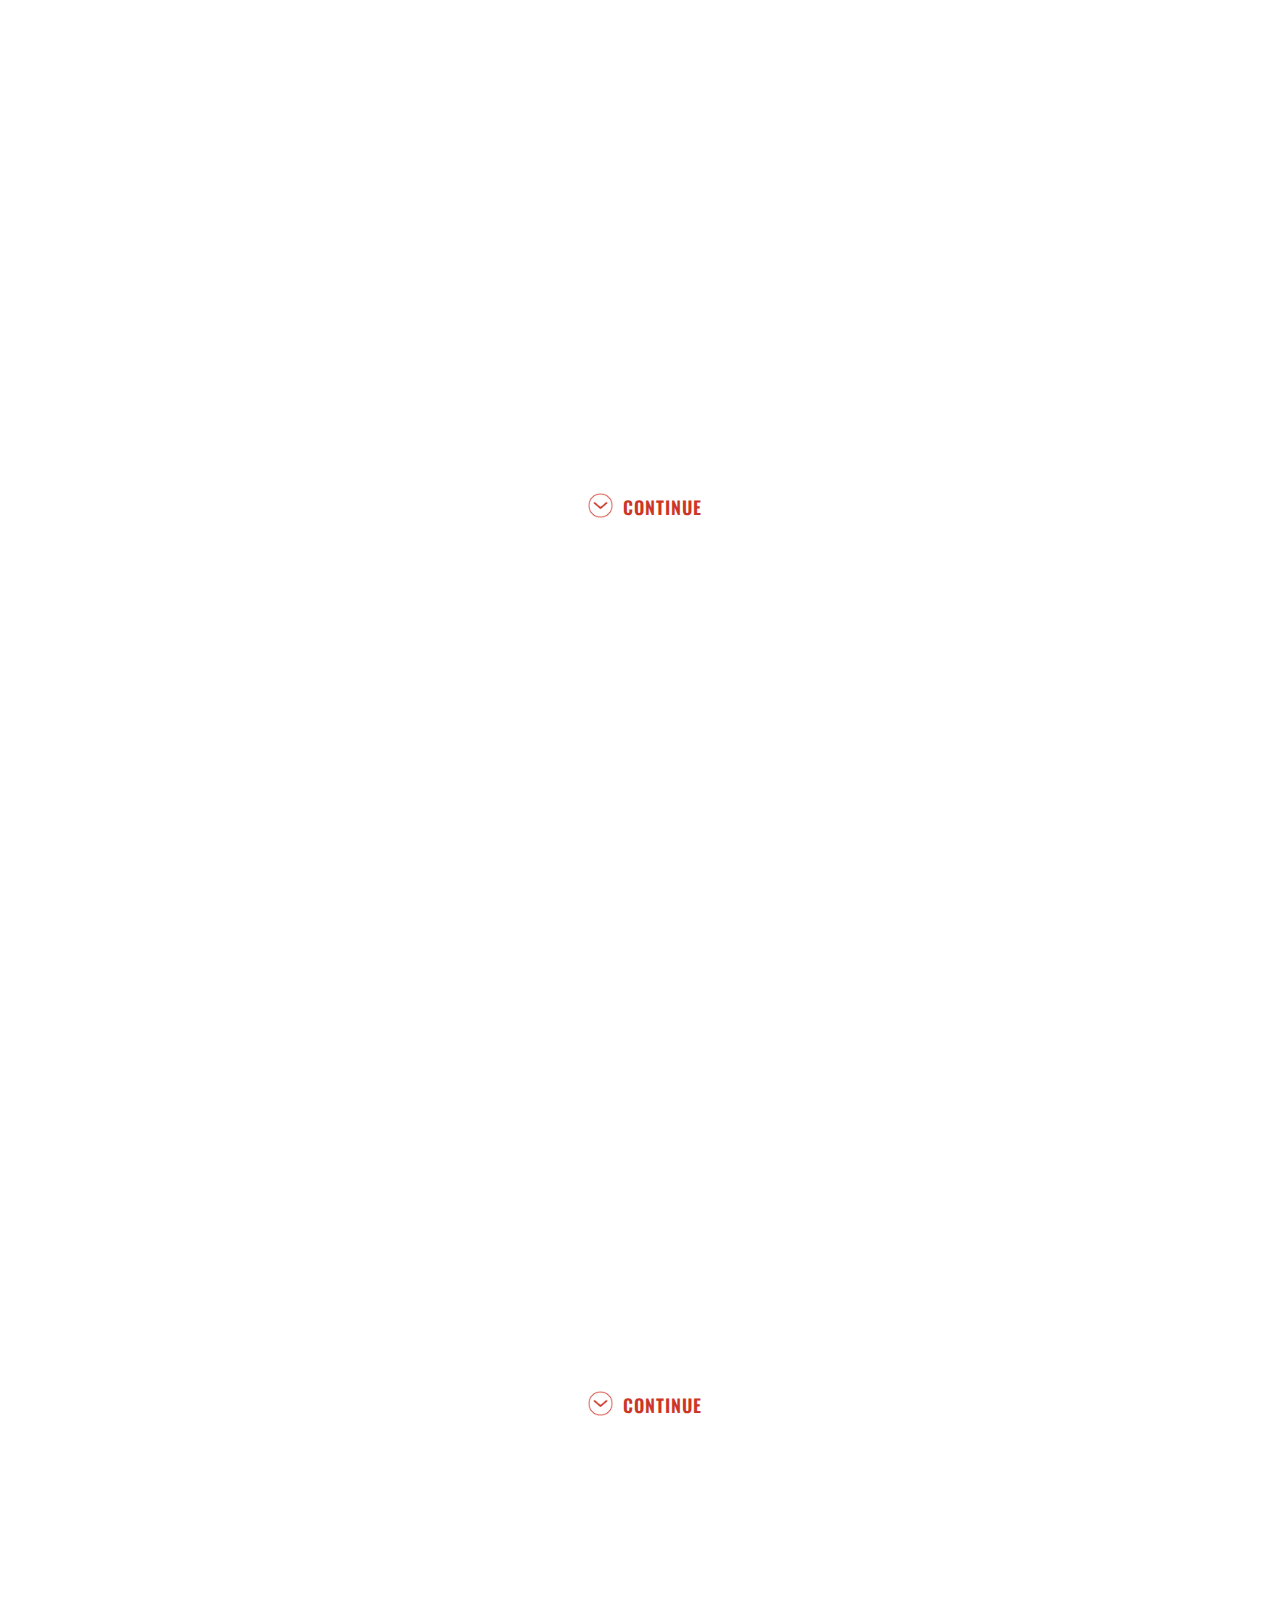
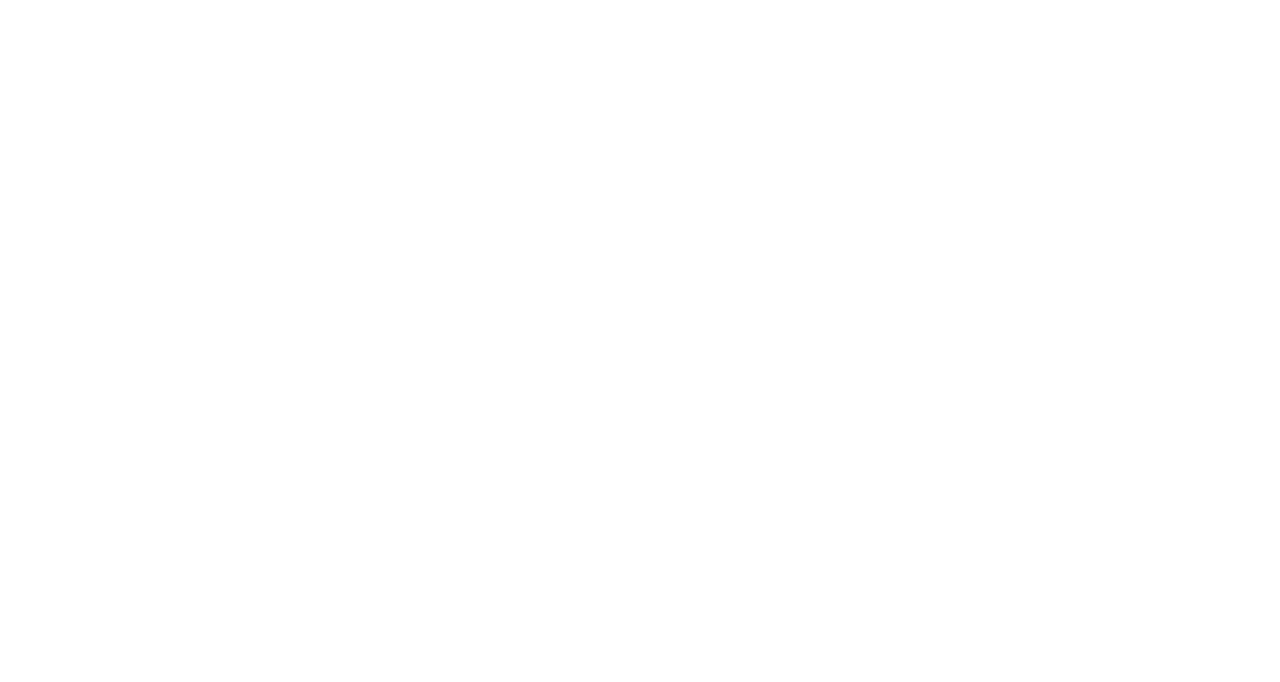
==== commit 8d90f6bf: "thesis site credits" ====
--- a/index.html
+++ b/index.html
@@ -65,7 +65,13 @@
 				<section class="cbp-so-section" id="credits">
 					<article class="cbp-so-side cbp-so-side-left">
 						<h3>Site credits</h3>
-						<p>Chupa chups pudding lollipop gummi bears gummies cupcake pie. Cookie cotton candy caramels. Oat cake dessert applicake. Sweet roll tiramisu sweet roll sweet roll.</p>
+						<p>Of course, this site would not be possible without <a href="http://www.amazon.com/Invisible-Cities-Italo-Calvino/dp/0156453800" class="inline-link">Invisible Cities.</a> Many thanks to the various tutorials and resources that helped make this site become a reality:
+							<ul>
+								<li><a href="https://github.com/codrops/ModalWindowEffects" class="inline-link">Codrops' Modal Window effects</a></li>
+								<li><a href="https://jsfiddle.net/adamboduch/2ypsC/" class="inline-link">Adam Broduch's drag effect</a></li>
+								<li><a href="https://nnattawat.github.io/flip/" class="inline-link">Nattawat Nonsung's Jquery flip effect</a></li>
+							</ul>
+						</p>
 					</article>
 					<figure class="cbp-so-side cbp-so-side-right">
 						<img src="images/5.png" alt="img01">
--- a/styles.css
+++ b/styles.css
@@ -451,6 +451,13 @@
   top: 3px;
 }
 
+ul{
+  color: black;
+  list-style-position: inside;
+  font-family: 'PT Mono', serif;
+  line-height: 38px;
+}
+
 /* ALL GAMES */
 .modalcontent-g1 .objective{
   font-weight: 600;
@@ -497,70 +504,73 @@
     display: block;
     width: 20000px;
     height: 900px;
-    background-image: url(chicago-bg.png);
+    background-image: url('chicago-bg.png');
     margin: 0;
     z-index: -100000;
     background-repeat: repeat-x;
 }
 
-#L5{
-  background-image: url(game1/l5.png);
+#sq1{
+  background-image: url('game1/L5.png');
   background-size: cover;
   width: 320px;
   height: 320px; 
   position: relative;
   left: 830px;
   top: 580px;
-}
+  border: 0px;
+  border-radius: 0;
+  margin: 0;
+  padding: 0;
+  vertical-align: initial;
+}
+
 
 #sq2{
-  background-image: url(game1/l5.png);
+  background-image: url('game1/sq2.png');
   background-size: cover;
-  width: 320px;
-  height: 320px; 
-  position: relative;
-  left: 1030px;
+  width: 220px;
+  height: 220px; 
+  position: relative;
+  left: 1170px;
   top: 280px;
+  border: 0px;
+  border-radius: 0;
+  margin: 0;
+  padding: 0;
+  vertical-align: initial;
 }
 
 #sq3{
-  background-image: url(game1/l5.png);
+  background-image: url('game1/sq3.png');
   background-size: cover;
-  width: 320px;
-  height: 320px; 
-  position: relative;
-  left: 1250px;
-  top: 480px;
+  width: 310px;
+  height: 310px; 
+  position: relative;
+  left: 1370px;
+  top: 500px;
+  border: 0px;
+  border-radius: 0;
+  margin: 0;
+  padding: 0;
+  vertical-align: initial;
 }
 
 #sq4{
-  background-image: url(game1/l5.png);
+  background-image: url('game1/sq4.png');
   background-size: cover;
-  width: 320px;
-  height: 320px; 
-  position: relative;
-  left: 1700px;
-  top: 620px;
-}
-
-button #L5{
+  width: 200px;
+  height: 200px; 
+  position: relative;
+  left: 1900px;
+  top: 184px;
   border: 0px;
-  background: transparent;
-  width: 320px;
-  height: 320px;
-}
-
-button .md-trigger{
-  background-color: transparent;
-  border: none;
-}
-
-
-button .md-trigger:hover{
-  background-color: transparent;
-  border: none;
-
-}
+  border-radius: 0;
+  margin: 0;
+  padding: 0;
+  vertical-align: initial;
+}
+
 
 /* GAME 2 */
 
@@ -570,18 +580,6 @@
   height: 150px;
 }
 
-
-/*.drag1{
-  background-color: transparent;
-  width: 100px;
-  height: 100px;
-  resize: both;
-  overflow: auto;
-  min-width: 80px;
-  min-height: 60px;
-  max-width: 160px;
-  max-height: 160px;
-}*/
 
 .drag img{
   width: 150px;
@@ -660,10 +658,6 @@
   visibility: visible;
 }
 
-.md-trigger{
-  background-color: transparent;
-  border: none;
-}
 
 #grid-container-g3{
   text-align: center;
@@ -684,10 +678,20 @@
   background-size: contain;
 }
 
+
 #cg-1a{background-image: url('game3/1-a.jpg');}
 #cg-1b{background-image: url('game3/1-b.jpg');}
 #cg-1c{background-image: url('game3/1-c.jpg');}
-#cg-1d{background-image: url('game3/1-d.jpg');}
+#cg-1d{
+  background-image: url('game3/1-d.jpg');
+  background-size: contain;
+  padding: 0;
+  width: 130px;
+  height: 130px;
+  border: 0px;
+  border-radius: 0px;
+  margin: initial;
+}
 
 #cg-2a{background-image: url('game3/2-a.jpg');}
 #cg-2b{background-image: url('game3/2-b.jpg');}
@@ -701,13 +705,23 @@
   padding: 0;
   width: 130px;
   height: 130px;
+  border: 0px;
   border-radius: 0px;
   margin: initial;
 }
 #cg-3c{background-image: url('game3/3-c.jpg');}
 #cg-3d{background-image: url('game3/3-d.jpg');}
 
-#cg-4a{background-image: url('game3/4-a.jpg');}
+#cg-4a{
+  background-image: url('game3/4-a.jpg');
+  background-size: contain;
+  padding: 0;
+  width: 130px;
+  height: 130px;
+  border: 0px;
+  border-radius: 0px;
+  margin: initial;
+}
 #cg-4b{background-image: url('game3/4-b.jpg');}
 #cg-4c{background-image: url('game3/4-c.jpg');}
 #cg-4d{background-image: url('game3/4-d.jpg');}
@@ -767,14 +781,18 @@
   transition: all 0.5s ease-out;
   backface-visibility: hidden; 
   position: relative;
-  top: 15px; 
+  top: 15px;
 }
 
 .card-grid .back span{
   display: block;
   font-family: 'PT Mono', serif;
   padding: 15px;
-  font-size: 13px;
+  font-size: 11px;
+  position: relative;
+  top:5%;
+  text-align: center;
+  overflow: scroll;
 }
 
 #toggle-btn{
@@ -785,7 +803,6 @@
 }
 
 #toggle-btn:hover{
-  box-shadow: inset 0 0 0 5px #A82D21;
   background-color: #cc3628;
   color: #f5f2e9;
 
@@ -828,4 +845,3 @@
 
  footer a:hover::after { height: 100%; }
 
-
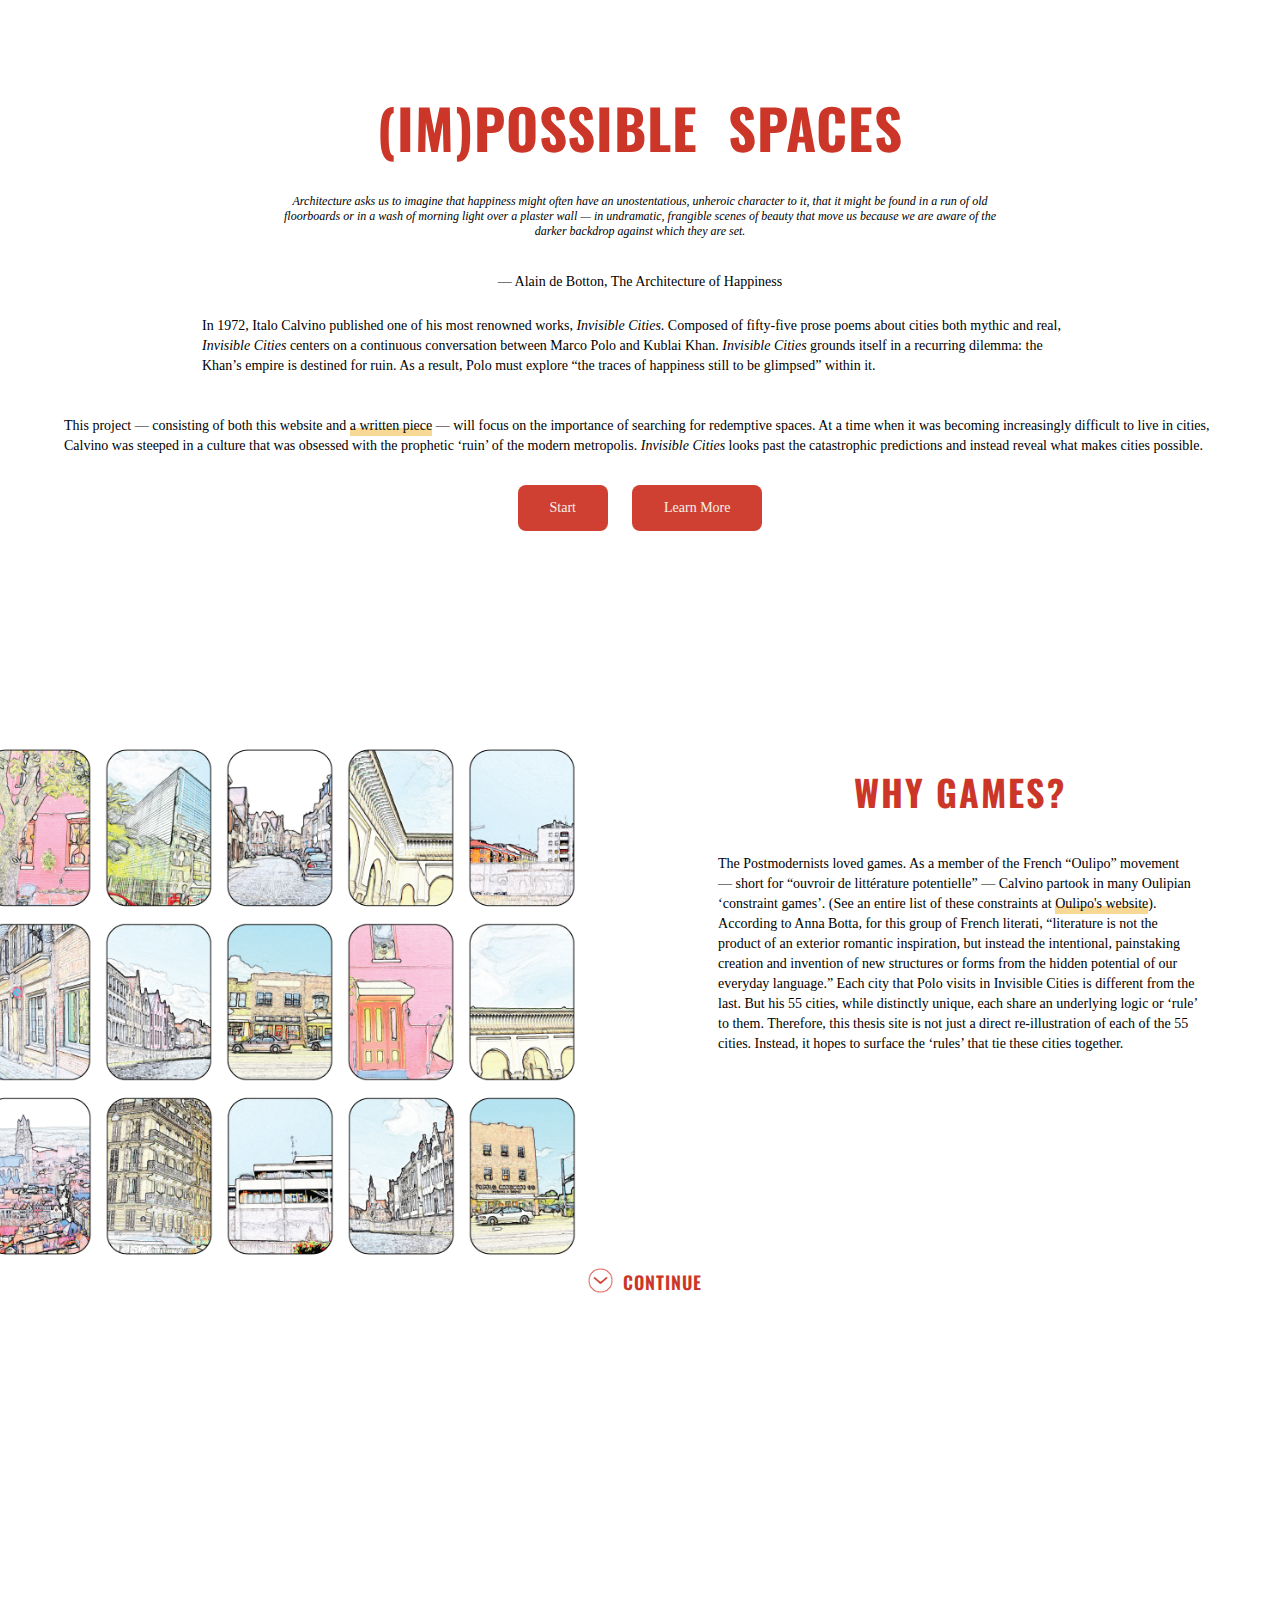
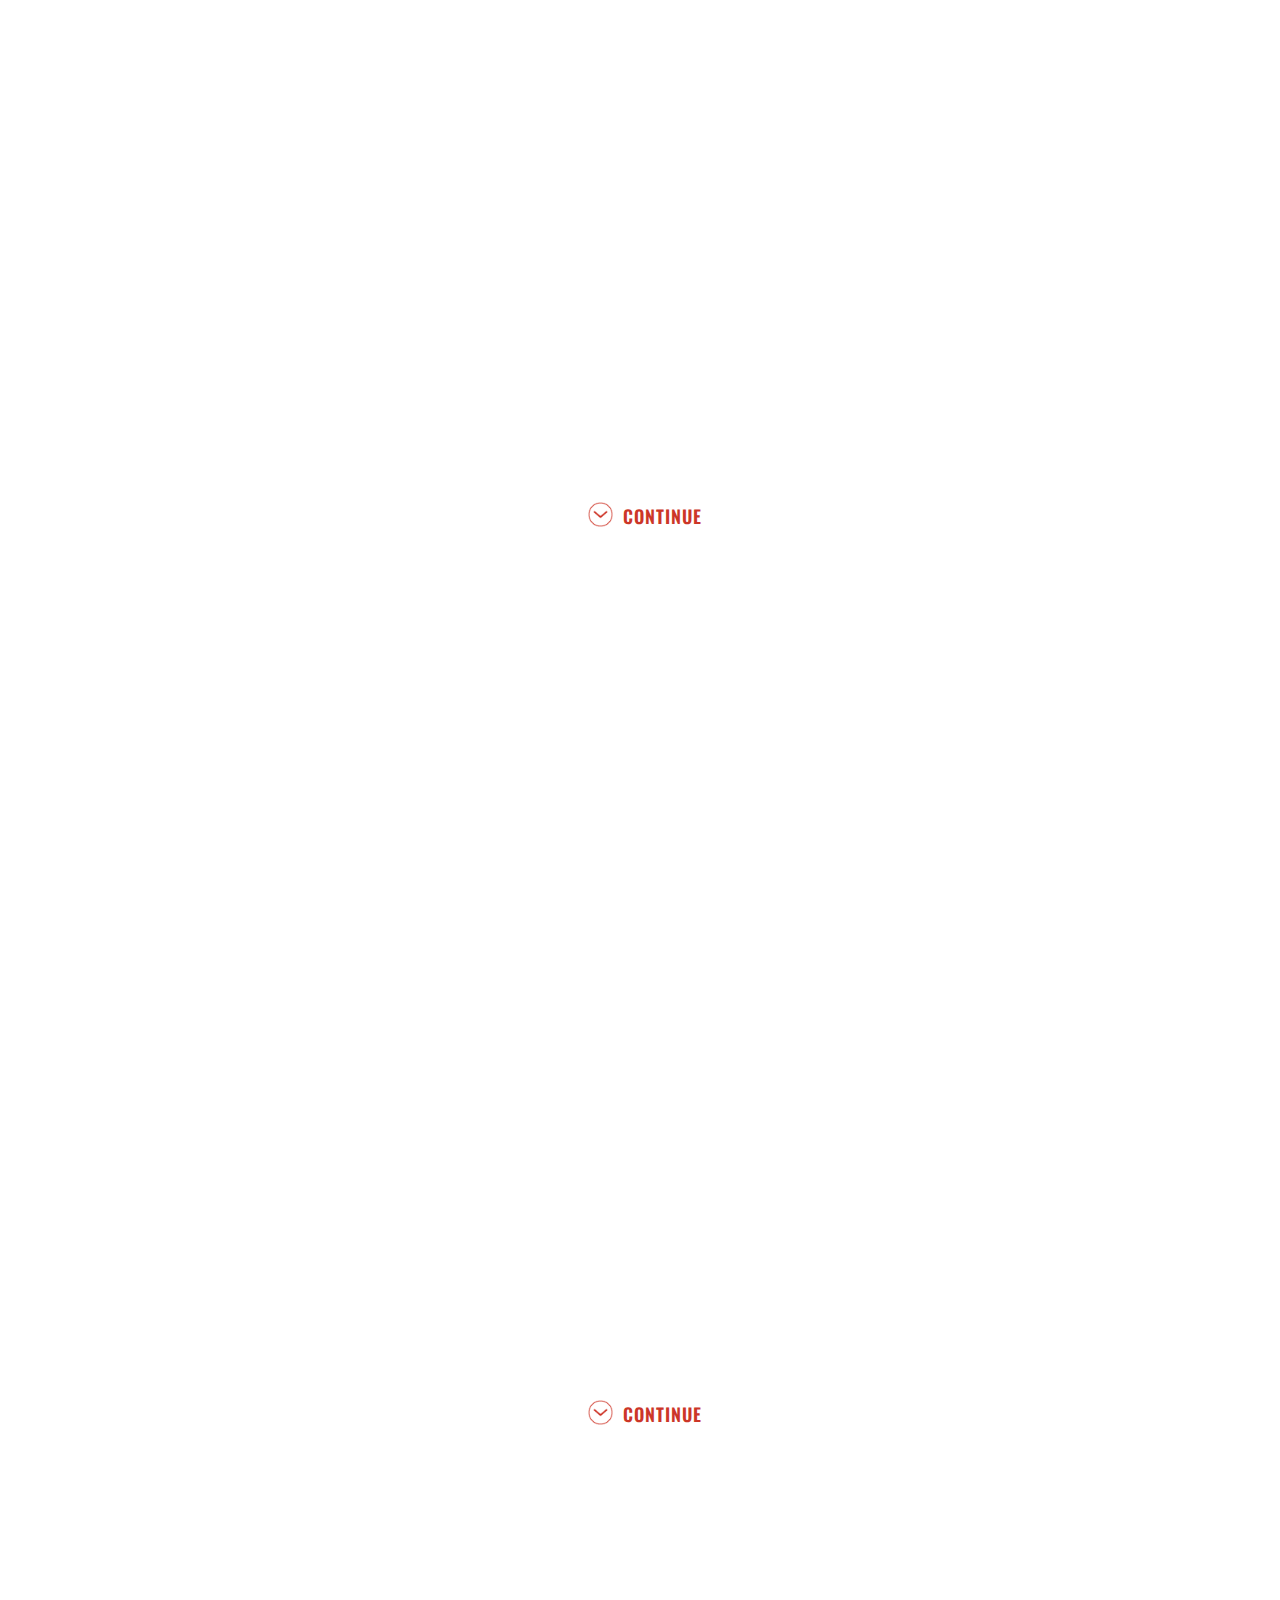
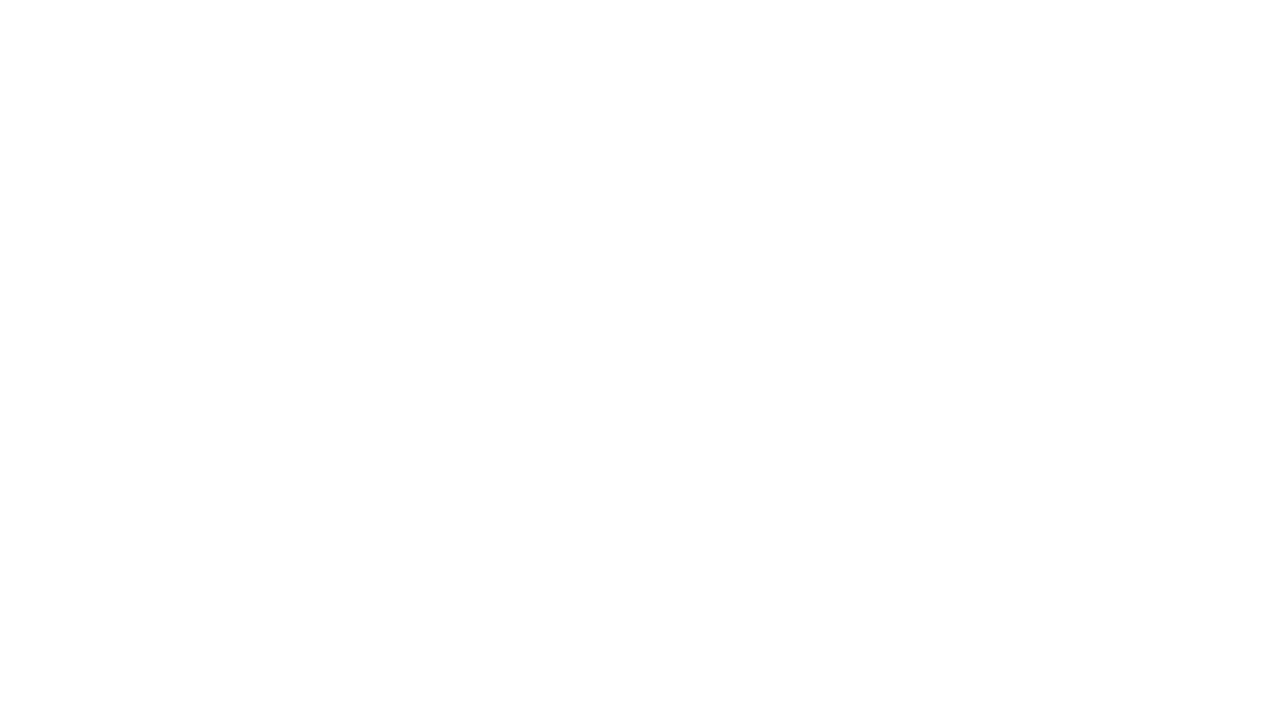
==== commit ef79b32e: "intro updates" ====
--- a/index.html
+++ b/index.html
@@ -21,7 +21,8 @@
 						<h1>(Im)Possible Spaces</h1>
 						<p id="epigraph">Architecture asks us to imagine that happiness might often have an unostentatious, unheroic character to it, that it might be found in a run of old floorboards or in a wash of morning light over a plaster wall &mdash; in undramatic, frangible scenes of beauty that move us because we are aware of the darker backdrop against which they are set.</p>
 						<br> <p style="text-align: center; padding: 0;">&mdash; Alain de Botton, The Architecture of Happiness</p>
-						<p class="intro-p">In 1972, Italo Calvino published one of his most renowned works, <em>Invisible Cities</em>. Composed of fifty-five prose poems about cities both mythic and real, <em>Invisible Cities</em> centers on a continuous conversation between Marco Polo, the Venetian explorer, and Kublai Khan, the emperor of Tartars.While <em>Invisible Cities</em> is not plot-driven, it grounds itself in a recurring dilemma: the Khan’s empire is destined for ruin. Instea, he charges himself to explore “the traces of happiness still to be glimpsed” within it. This project will focus on the importance of searching for redemptive spaces. At a time when it was becoming increasingly difficult to live in cities, Calvino was steeped in a culture that was obsessed with the prophetic ‘ruin’ of the modern metropolis. <em>Invisible Cities</em>' larger project is to look past the catastrophic predictions and instead reveal what makes cities possible.</p>
+						<p class="intro-p">In 1972, Italo Calvino published one of his most renowned works, <em>Invisible Cities</em>. Composed of fifty-five prose poems about cities both mythic and real, <em>Invisible Cities</em> centers on a continuous conversation between Marco Polo and Kublai Khan. <em>Invisible Cities</em> grounds itself in a recurring dilemma: the Khan’s empire is destined for ruin. As a result, Polo must explore “the traces of happiness still to be glimpsed” within it.</p> 
+						<p lass="intro-p">This project &mdash; consisting of both this website and <a href="lp-written.pdf" class="inline-link">a written piece</a> &mdash; will focus on the importance of searching for redemptive spaces. At a time when it was becoming increasingly difficult to live in cities, Calvino was steeped in a culture that was obsessed with the prophetic ‘ruin’ of the modern metropolis. <em>Invisible Cities</em> looks past the catastrophic predictions and instead reveal what makes cities possible.</p>
 					</article>
 					<div id="home-buttons">
 						<a href="game1.html">
@@ -65,7 +66,7 @@
 				<section class="cbp-so-section" id="credits">
 					<article class="cbp-so-side cbp-so-side-left">
 						<h3>Site credits</h3>
-						<p>Of course, this site would not be possible without <a href="http://www.amazon.com/Invisible-Cities-Italo-Calvino/dp/0156453800" class="inline-link">Invisible Cities.</a> Many thanks to the various tutorials and resources that helped make this site become a reality:
+						<p>Of course, this site would not be possible without Italo Calvino's<a href="http://www.amazon.com/Invisible-Cities-Italo-Calvino/dp/0156453800" class="inline-link">Invisible Cities.</a> Many thanks to the various tutorials and resources that helped make this website become a reality:
 							<ul>
 								<li><a href="https://github.com/codrops/ModalWindowEffects" class="inline-link">Codrops' Modal Window effects</a></li>
 								<li><a href="https://jsfiddle.net/adamboduch/2ypsC/" class="inline-link">Adam Broduch's drag effect</a></li>
--- a/styles.css
+++ b/styles.css
@@ -18,6 +18,7 @@
       margin: 3% auto 2%;
       color: #cc3628;
       word-spacing: 15px;
+      letter-spacing: 1px;
     }
 
     h2{
@@ -273,7 +274,6 @@
   margin: 10px 15%;
   text-align: left
 }
-
 
 /* MODAL CONTENT GAME 4 */
 
@@ -693,6 +693,10 @@
   margin: initial;
 }
 
+#cg-1d::after{
+  border: 1px solid #cc3628;
+}
+
 #cg-2a{background-image: url('game3/2-a.jpg');}
 #cg-2b{background-image: url('game3/2-b.jpg');}
 #cg-2c{background-image: url('game3/2-c.jpg');}
@@ -732,6 +736,74 @@
   height: 80px;
  }
 
+}
+
+.row{
+  position: relative;
+}
+
+#cg-1d-modal{
+  width: 500px;
+  height: 300px;
+  position:absolute;
+  top:0;
+  left:0;
+  right:0;
+  bottom:0;
+  background-color: #cc3628;
+  z-index:9999;
+  display: none;
+  margin: 
+}
+
+#cg-1d-modal p{
+  color: #f5f2e9;
+  font-family: 'PT Mono', serif;
+  font-size: 14px;
+  padding: 3%;
+  margin: 0;
+}
+
+#cg-3b-modal{
+  width: 500px;
+  height: 300px;
+  position:absolute;
+  top:0;
+  left:0;
+  right:30px;
+  bottom:0;
+  background-color: #cc3628;
+  z-index:9999;
+  display: none;
+}
+
+#cg-3b-modal p{
+  color: #f5f2e9;
+  font-family: 'PT Mono', serif;
+  font-size: 14px;
+  padding: 3%;
+}
+
+#cg-4a-modal{
+  width: 500px;
+  height: 300px;
+  position:absolute;
+  top:0;
+  left:0;
+  right:0;
+  bottom:0;
+  background-color: #cc3628;
+  z-index:9999;
+  display: none;
+  margin-top: -300px;
+  margin-left: 60px;
+}
+
+#cg-4a-modal p{
+  color: #f5f2e9;
+  font-family: 'PT Mono', serif;
+  font-size: 14px;
+  padding: 3%;
 }
 
 /* GAME 4 */
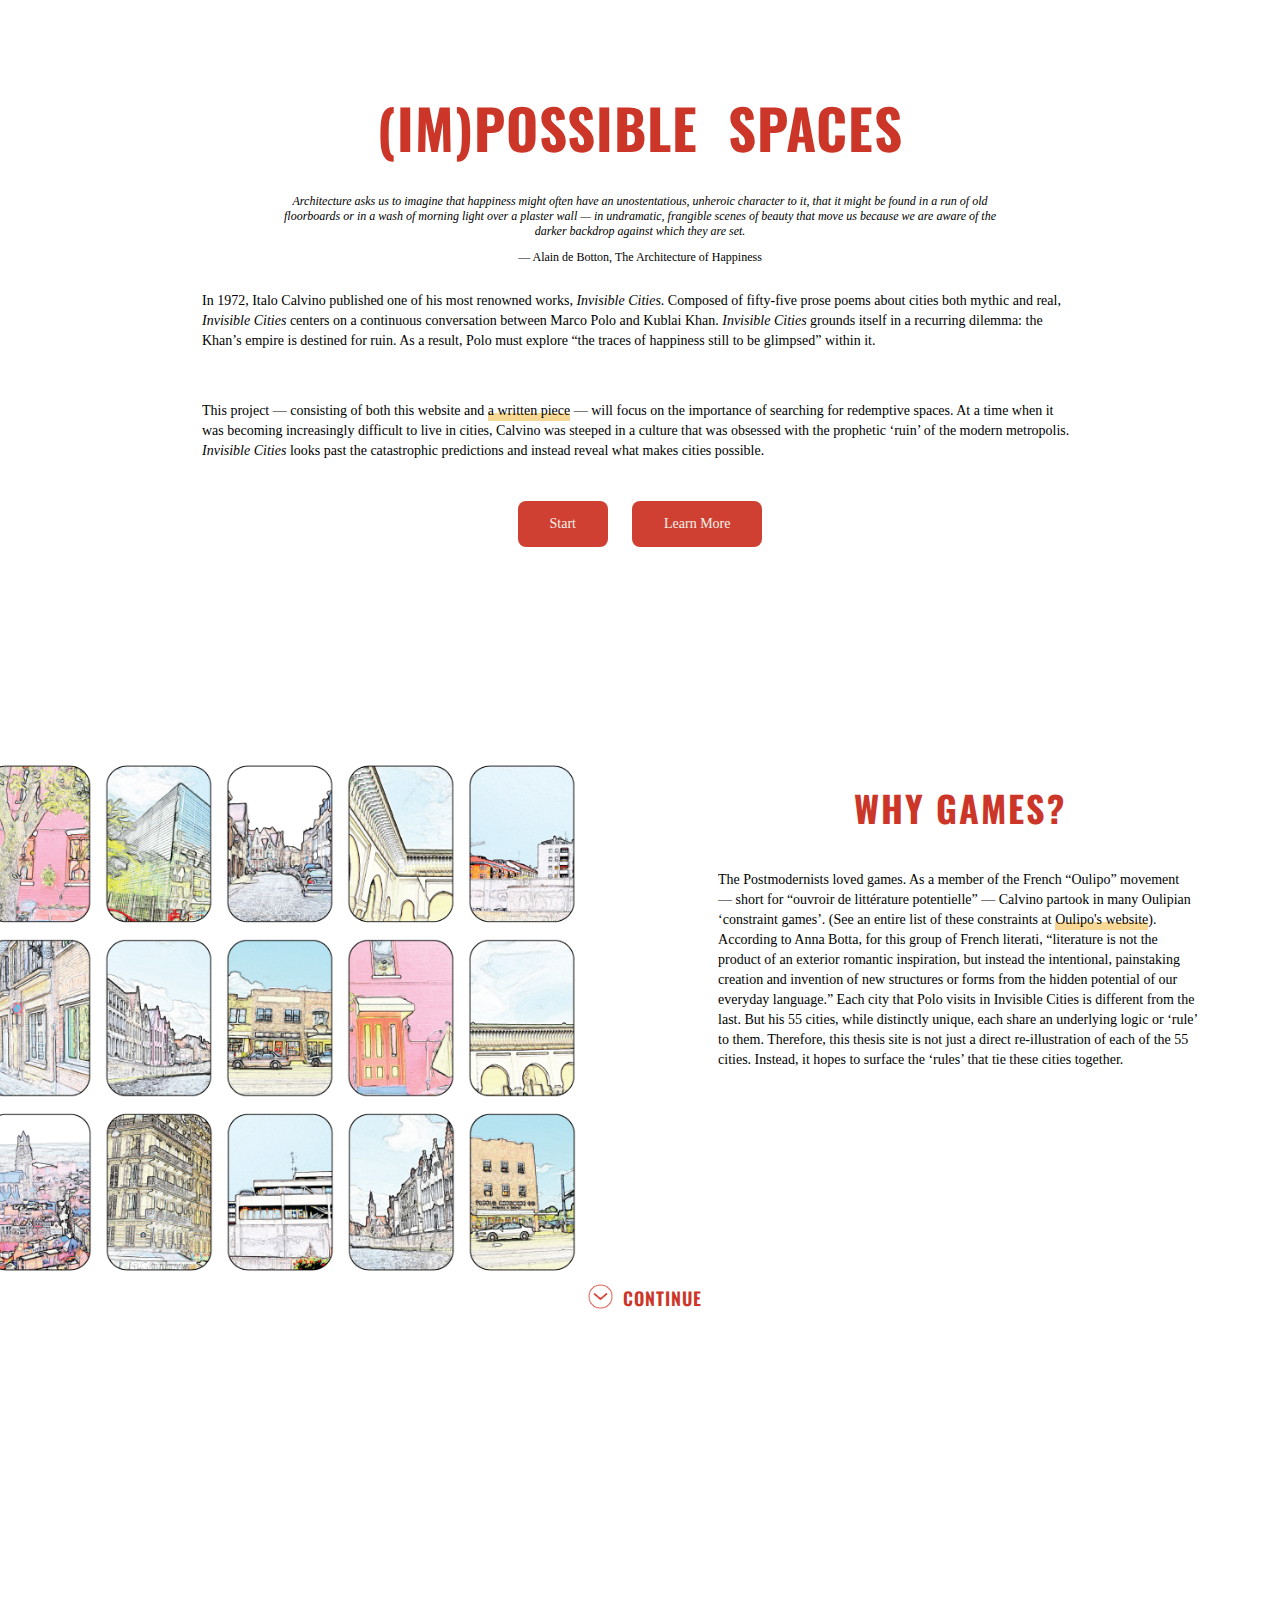
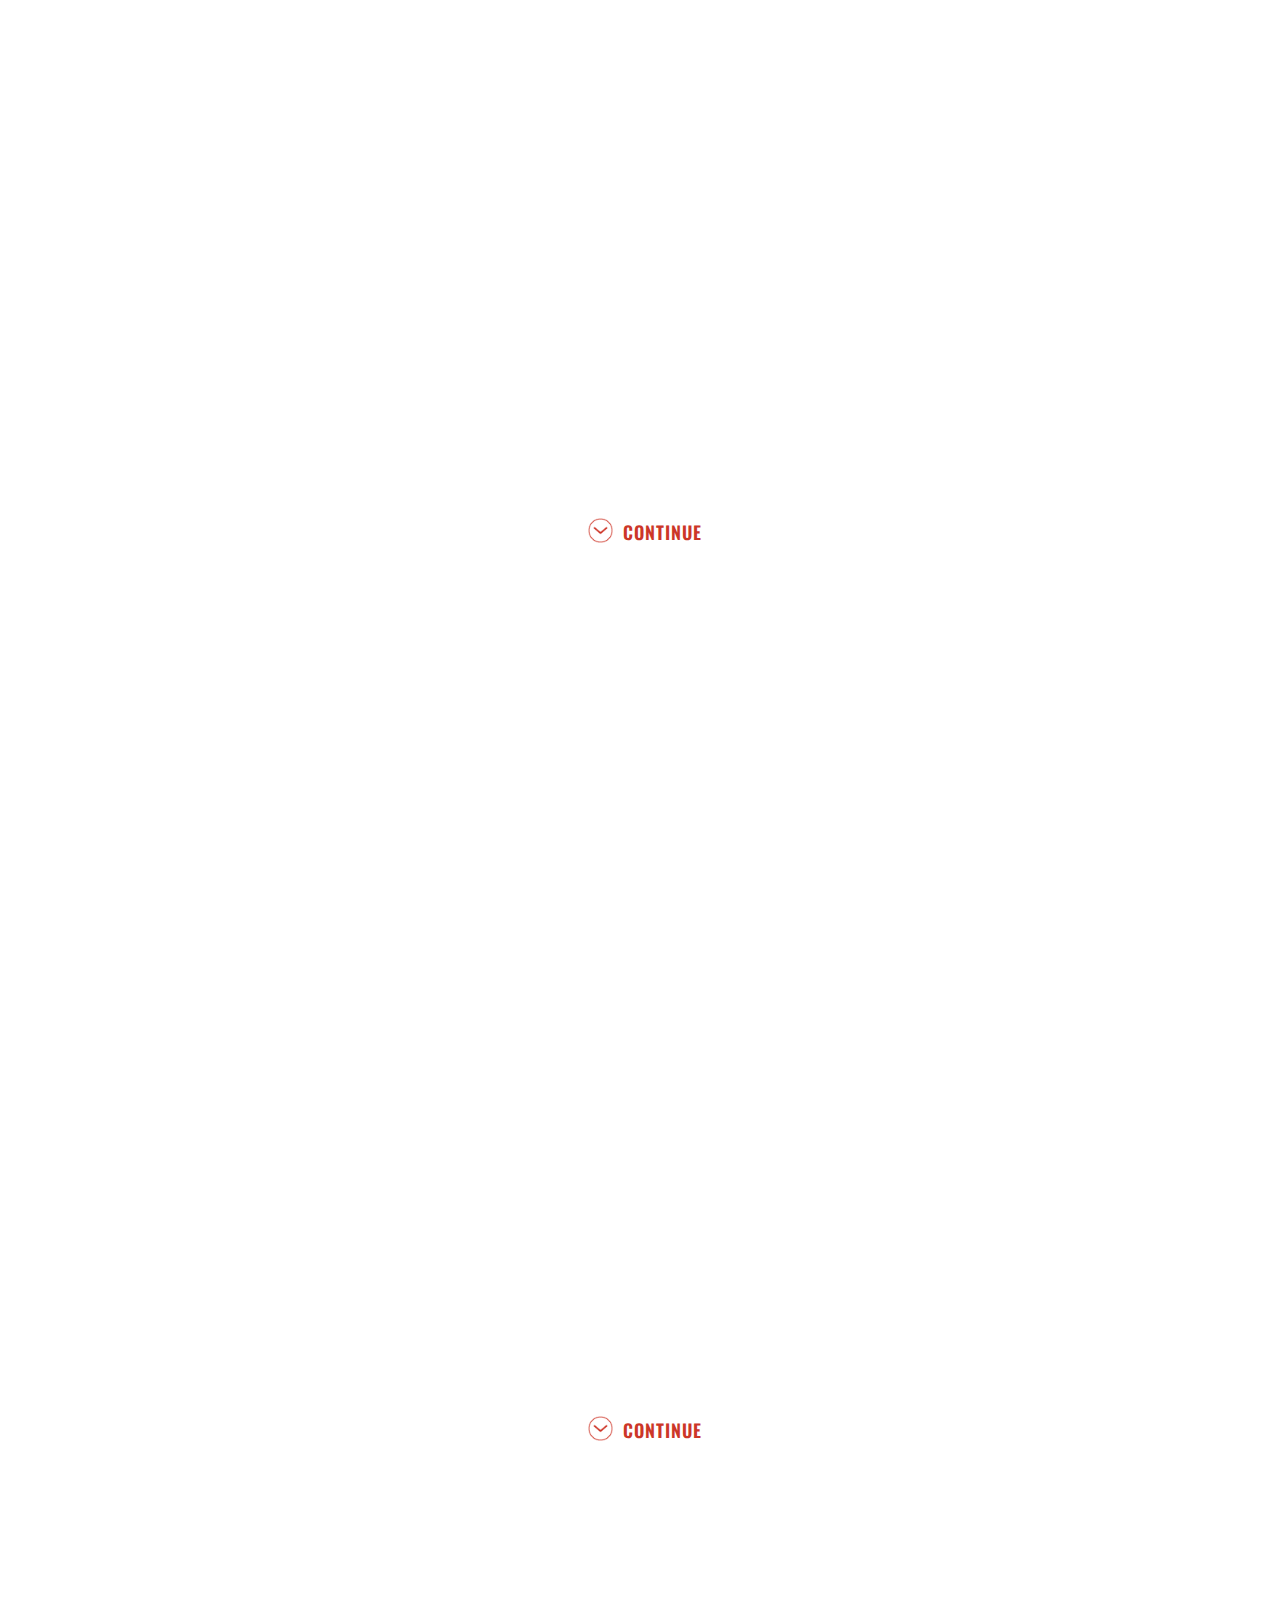
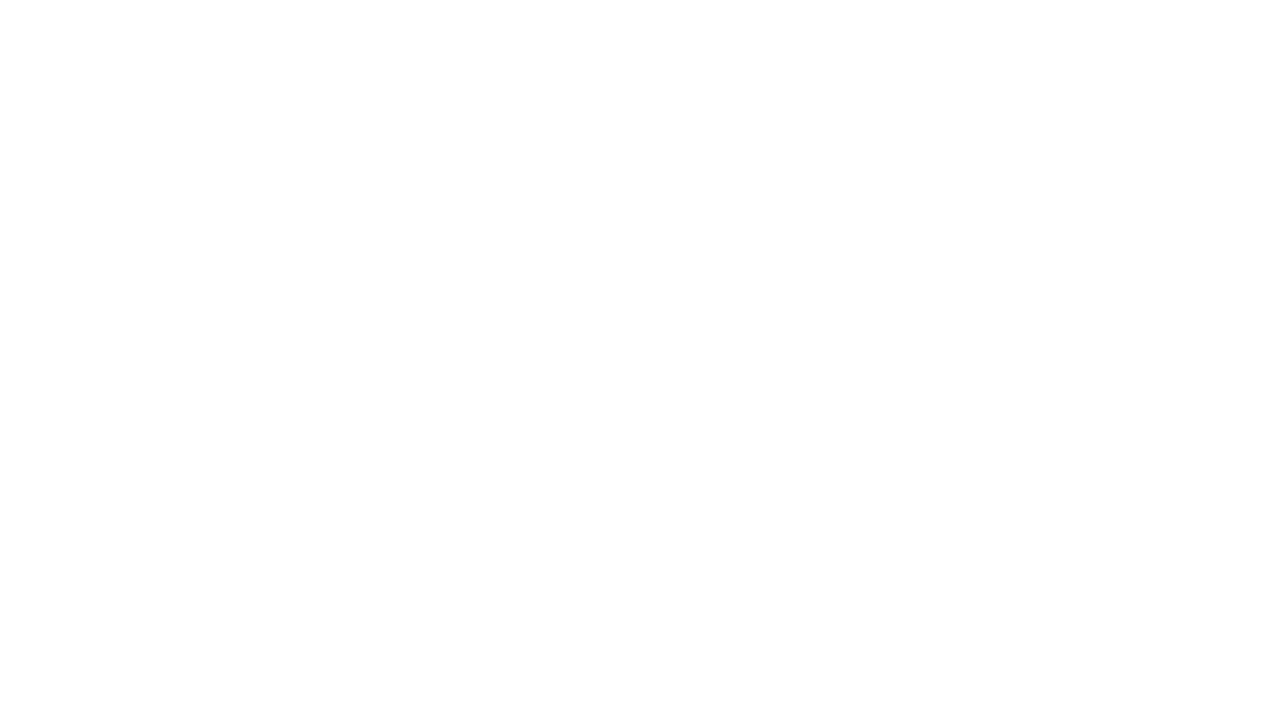
==== commit 5d680f9f: "updated epigraph" ====
--- a/index.html
+++ b/index.html
@@ -20,9 +20,9 @@
 					<article>
 						<h1>(Im)Possible Spaces</h1>
 						<p id="epigraph">Architecture asks us to imagine that happiness might often have an unostentatious, unheroic character to it, that it might be found in a run of old floorboards or in a wash of morning light over a plaster wall &mdash; in undramatic, frangible scenes of beauty that move us because we are aware of the darker backdrop against which they are set.</p>
-						<br> <p style="text-align: center; padding: 0;">&mdash; Alain de Botton, The Architecture of Happiness</p>
+						<p style="text-align: center; padding: 0; margin: 8px auto 14px; font-size: 12px;">&mdash; Alain de Botton, The Architecture of Happiness</p>
 						<p class="intro-p">In 1972, Italo Calvino published one of his most renowned works, <em>Invisible Cities</em>. Composed of fifty-five prose poems about cities both mythic and real, <em>Invisible Cities</em> centers on a continuous conversation between Marco Polo and Kublai Khan. <em>Invisible Cities</em> grounds itself in a recurring dilemma: the Khan’s empire is destined for ruin. As a result, Polo must explore “the traces of happiness still to be glimpsed” within it.</p> 
-						<p lass="intro-p">This project &mdash; consisting of both this website and <a href="lp-written.pdf" class="inline-link">a written piece</a> &mdash; will focus on the importance of searching for redemptive spaces. At a time when it was becoming increasingly difficult to live in cities, Calvino was steeped in a culture that was obsessed with the prophetic ‘ruin’ of the modern metropolis. <em>Invisible Cities</em> looks past the catastrophic predictions and instead reveal what makes cities possible.</p>
+						<p class="intro-p">This project &mdash; consisting of both this website and <a href="lp-written.pdf" class="inline-link">a written piece</a> &mdash; will focus on the importance of searching for redemptive spaces. At a time when it was becoming increasingly difficult to live in cities, Calvino was steeped in a culture that was obsessed with the prophetic ‘ruin’ of the modern metropolis. <em>Invisible Cities</em> looks past the catastrophic predictions and instead reveal what makes cities possible.</p>
 					</article>
 					<div id="home-buttons">
 						<a href="game1.html">
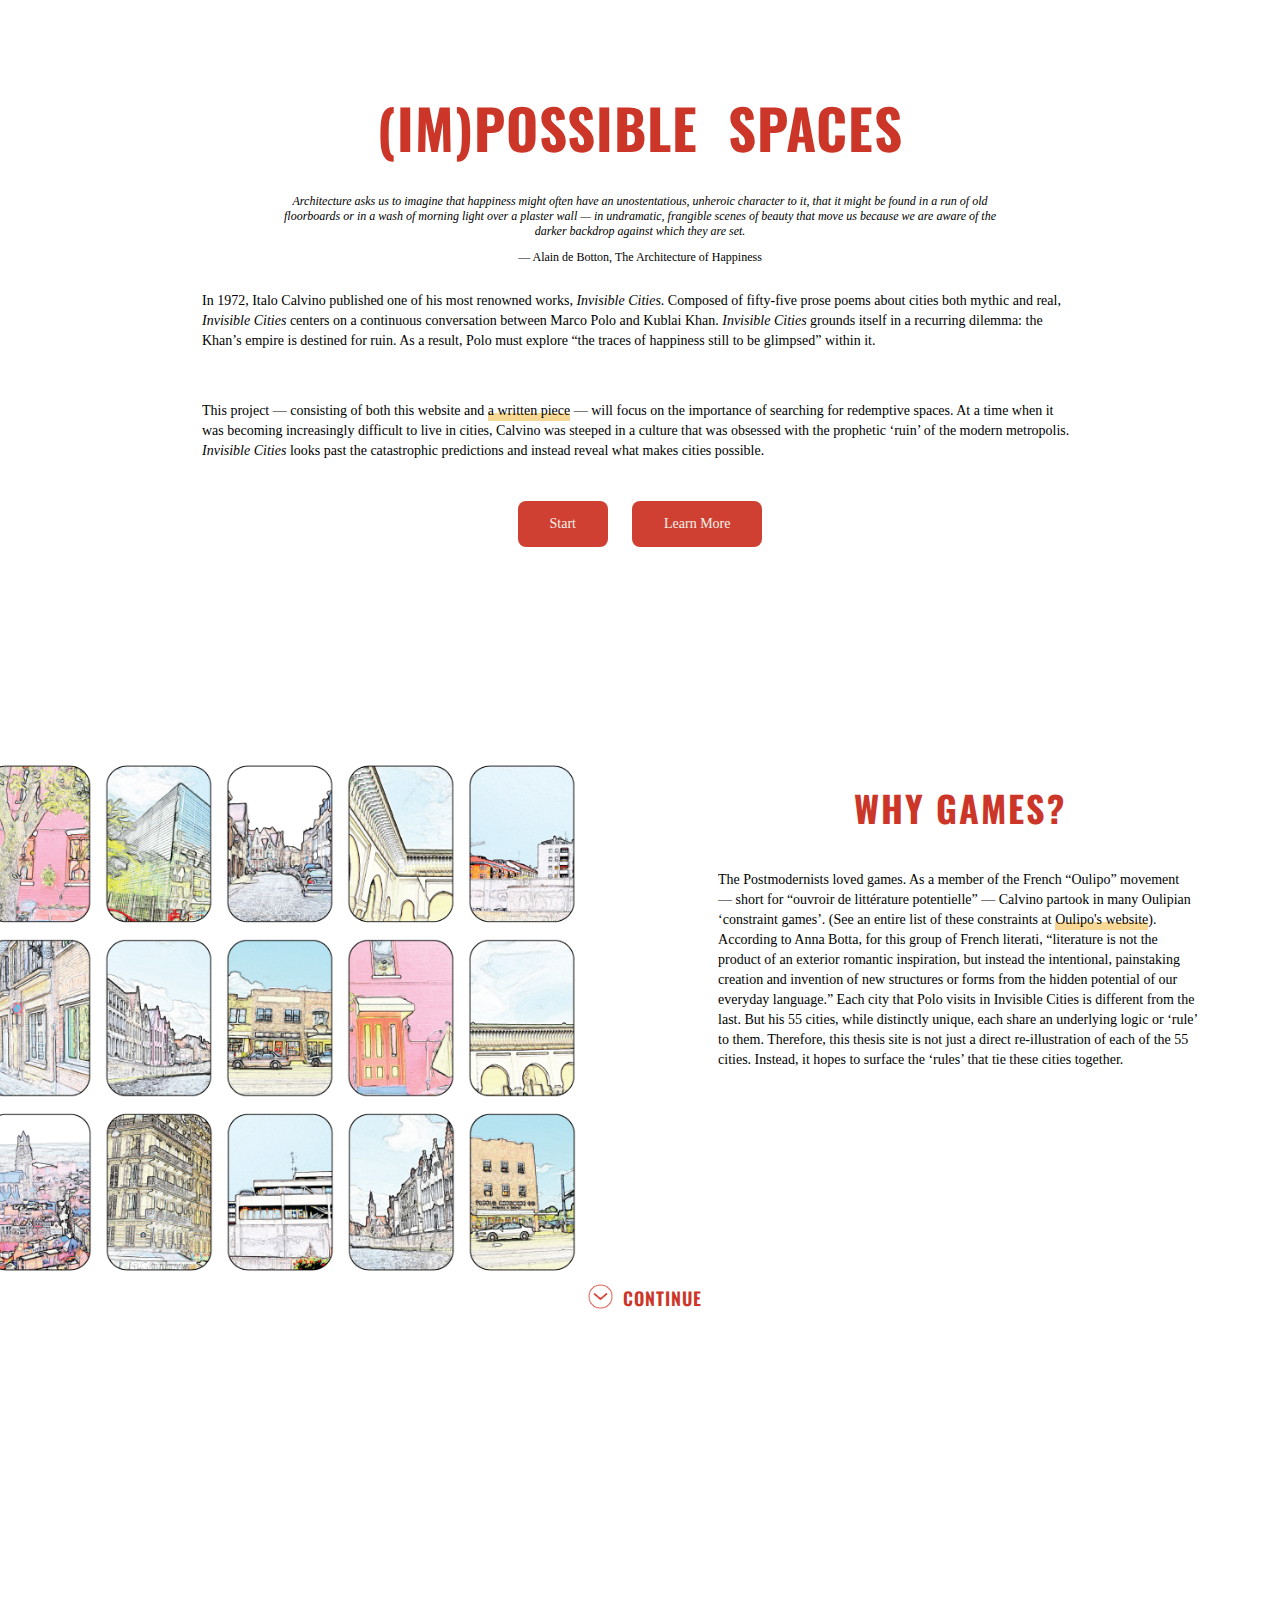
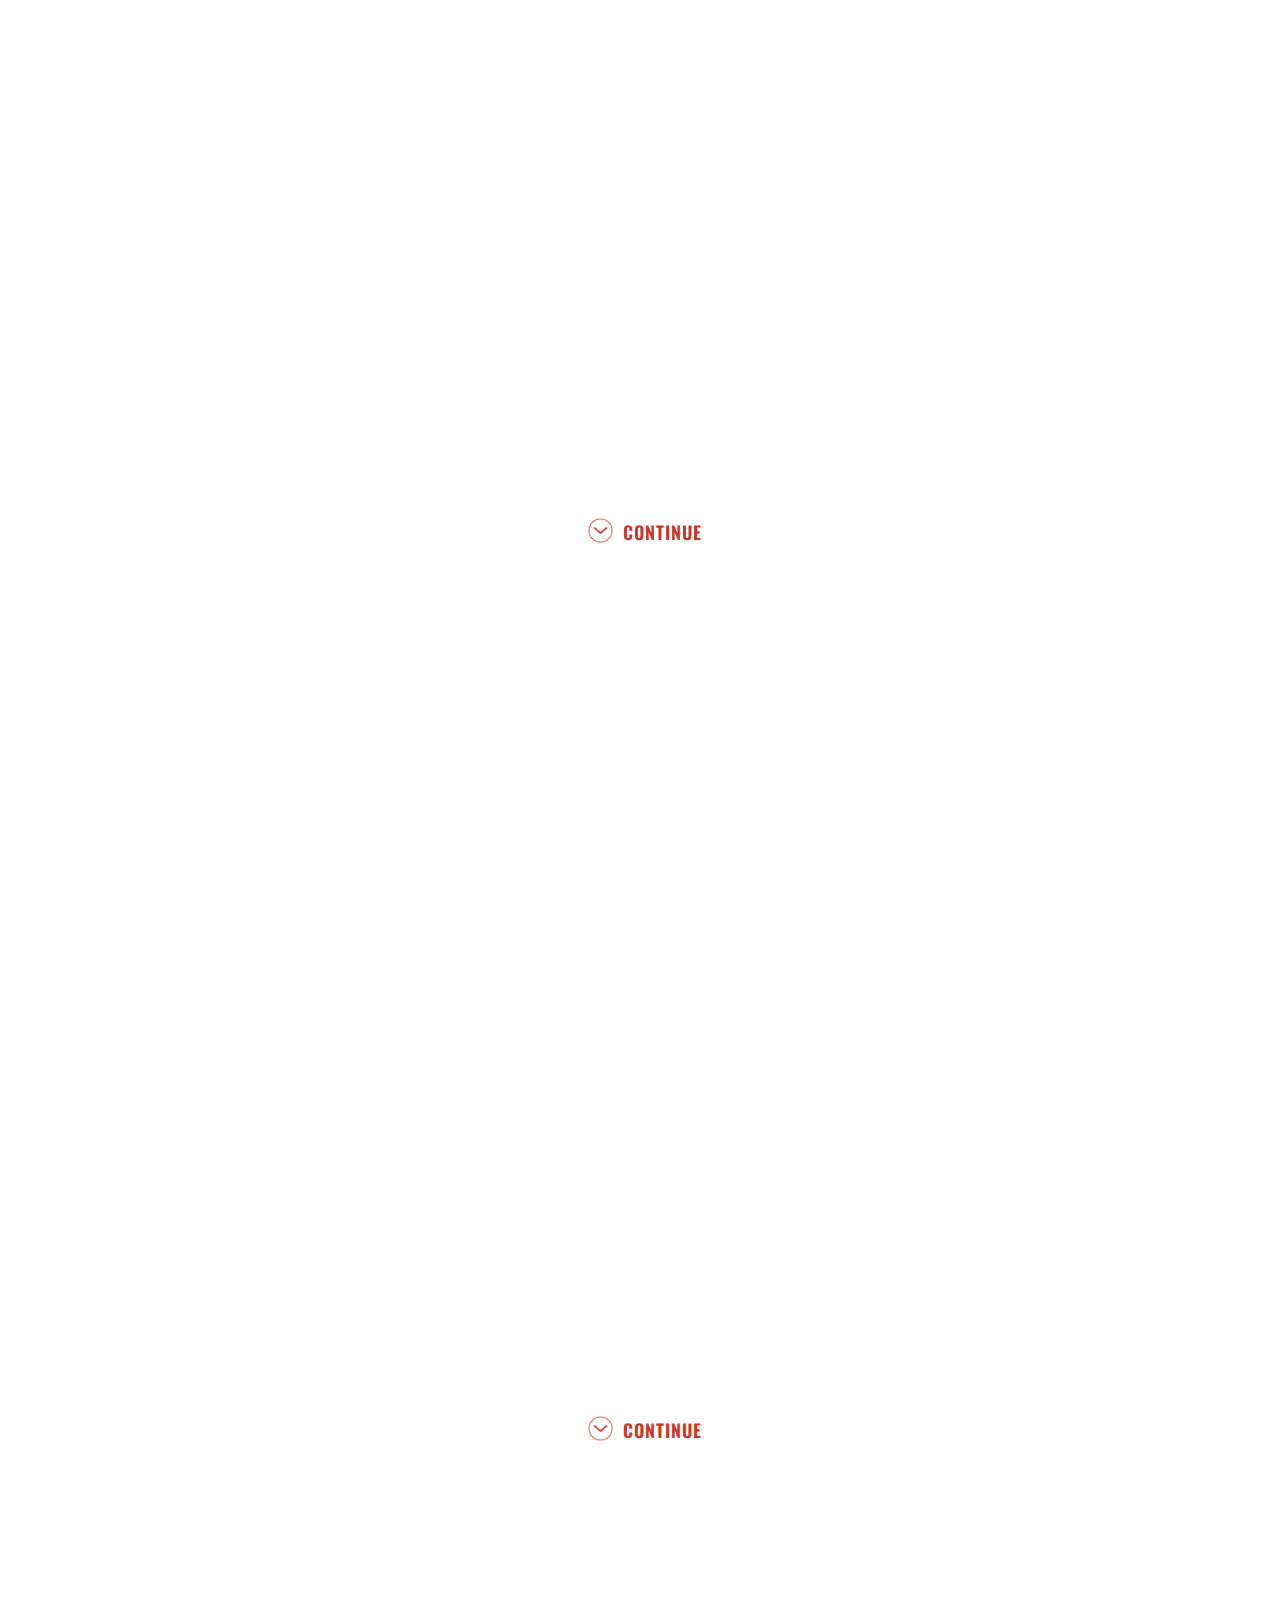
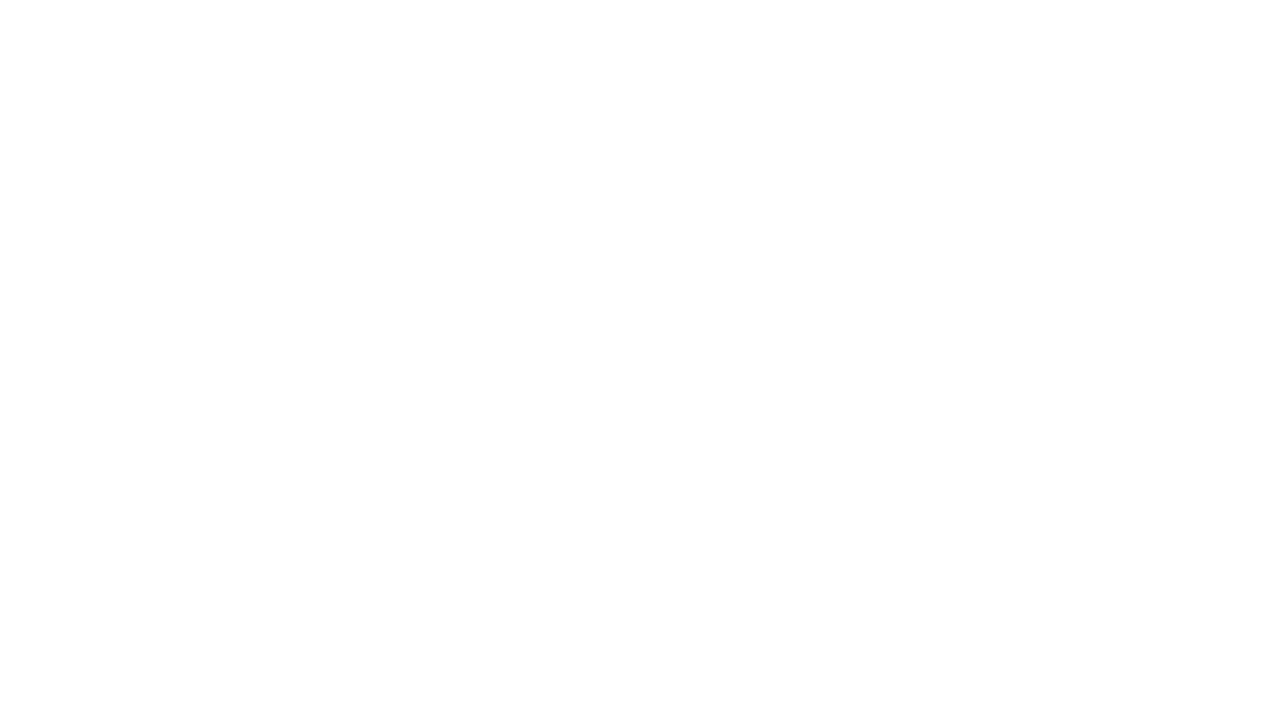
==== commit 40eb61a8: "added class to <a> on contd button" ====
--- a/index.html
+++ b/index.html
@@ -12,6 +12,7 @@
 		<link rel="stylesheet" type="text/css" href="OnScroll/css/demo.css" />
 		<link rel="stylesheet" type="text/css" href="OnScroll/css/component.css" />
 		<script src="OnScroll/js/modernizr.custom.js"></script>
+		<link href="hover/css/hover.css" rel="stylesheet" media="all">
 	</head>
 	<body>
 		<div class="container">
@@ -46,13 +47,13 @@
 				<section class="cbp-so-section" id="why-look">
 					<article class="cbp-so-side cbp-so-side-left" style="position: relative; bottom: 55px;">
 						<h3>Why the look?</h3>
-						<p style="text-align: justify; word-spacing: -2px;">I wanted the site to reflect Calvino’s style. Thus, it needed to be self-referential, minimalist, and a bit whimsical. Each illustration is my own photograph, processed through a variety of Photoshop filters to make it look more imaginative, timeless, and Calvinian. For the illustrations, I drew inspiration from <a href="http://www.davidfleck.co.uk/81919/739039/everything/invisible-cities" class="inline-link">David Fleck</a> and the photocollage style of <a href="http://www.hockneypictures.com/photos/photos_collages.php" class="inline-link">David Hockney</a>. The color palette and type headings reflect the style of three architectural movements &mdash; Spatial Urbanism, L'Architettura Radicale, and the Situationist International &mdash; specifically Guy Debord’s <a href="http://imaginarymuseum.org/LPG/Mapsitu1.htm" class="inline-link">Naked City project</a> and <a href="http://images.delcampe.com/img_large/auction/000/085/318/455_001.jpg" class="inline-link">poster designs for Mai 1968</a>. While the type headings are bold san-serifs, emblematic of book and poster aesthetics from late 20th cenutry Paris and Italy, the other monospace typeface alludes to its own medium: the screen. This font style, popularized in the late 70s and early 80s, is often associated with hackers, coders, and programmers. As Calvino’s works were highly aware of their own medium as books, so this website hopes to refer to its own space on the&nbsp;web.</p>
+						<p style="text-align: justify; word-spacing: -2px;">I wanted the site to reflect Calvino’s self-referential, minimalistc, and whimsical style. Each illustration is my own photograph, processed through a variety of Photoshop filters to make it look more imaginative, timeless, and Calvinian. For the illustrations, I drew inspiration from <a href="http://www.davidfleck.co.uk/81919/739039/everything/invisible-cities" class="inline-link">David Fleck</a> and the photocollage style of <a href="http://www.hockneypictures.com/photos/photos_collages.php" class="inline-link">David Hockney</a>. The color palette and type headings reflect the style of three architectural movements &mdash; Spatial Urbanism, L'Architettura Radicale, and the Situationist International &mdash; specifically Guy Debord’s <a href="http://imaginarymuseum.org/LPG/Mapsitu1.htm" class="inline-link">Naked City project</a> and <a href="http://images.delcampe.com/img_large/auction/000/085/318/455_001.jpg" class="inline-link">poster designs for Mai 1968</a>. While the type headings are bold san-serifs, emblematic of book and poster aesthetics from late 20th cenutry Paris and Italy, the monospace typeface alludes to its own medium: the screen. This font style, popularized in the late 70s and early 80s, is often associated with hackers and programmers. As Calvino’s works were highly aware of their own medium as books, so this website hopes to refer to its own space on the&nbsp;web.</p>
 					</article>
 					<figure class="cbp-so-side cbp-so-side-right">
 						<img src="inspo.png" alt="img01" style="width: 120%;">
 					</figure>
 				</section>
-				<div class="cont-div"><a href="#why-site" class="contd"><img src="down.png">Continue</a></div>
+				<div class="cont-div"><a href="#why-site" class="contd hvr-underline-from-center"><img src="down.png">Continue</a></div>
 				<section class="cbp-so-section" id="why-site">
 					<figure class="cbp-so-side cbp-so-side-left">
 						<img src="website.png" alt="img01">
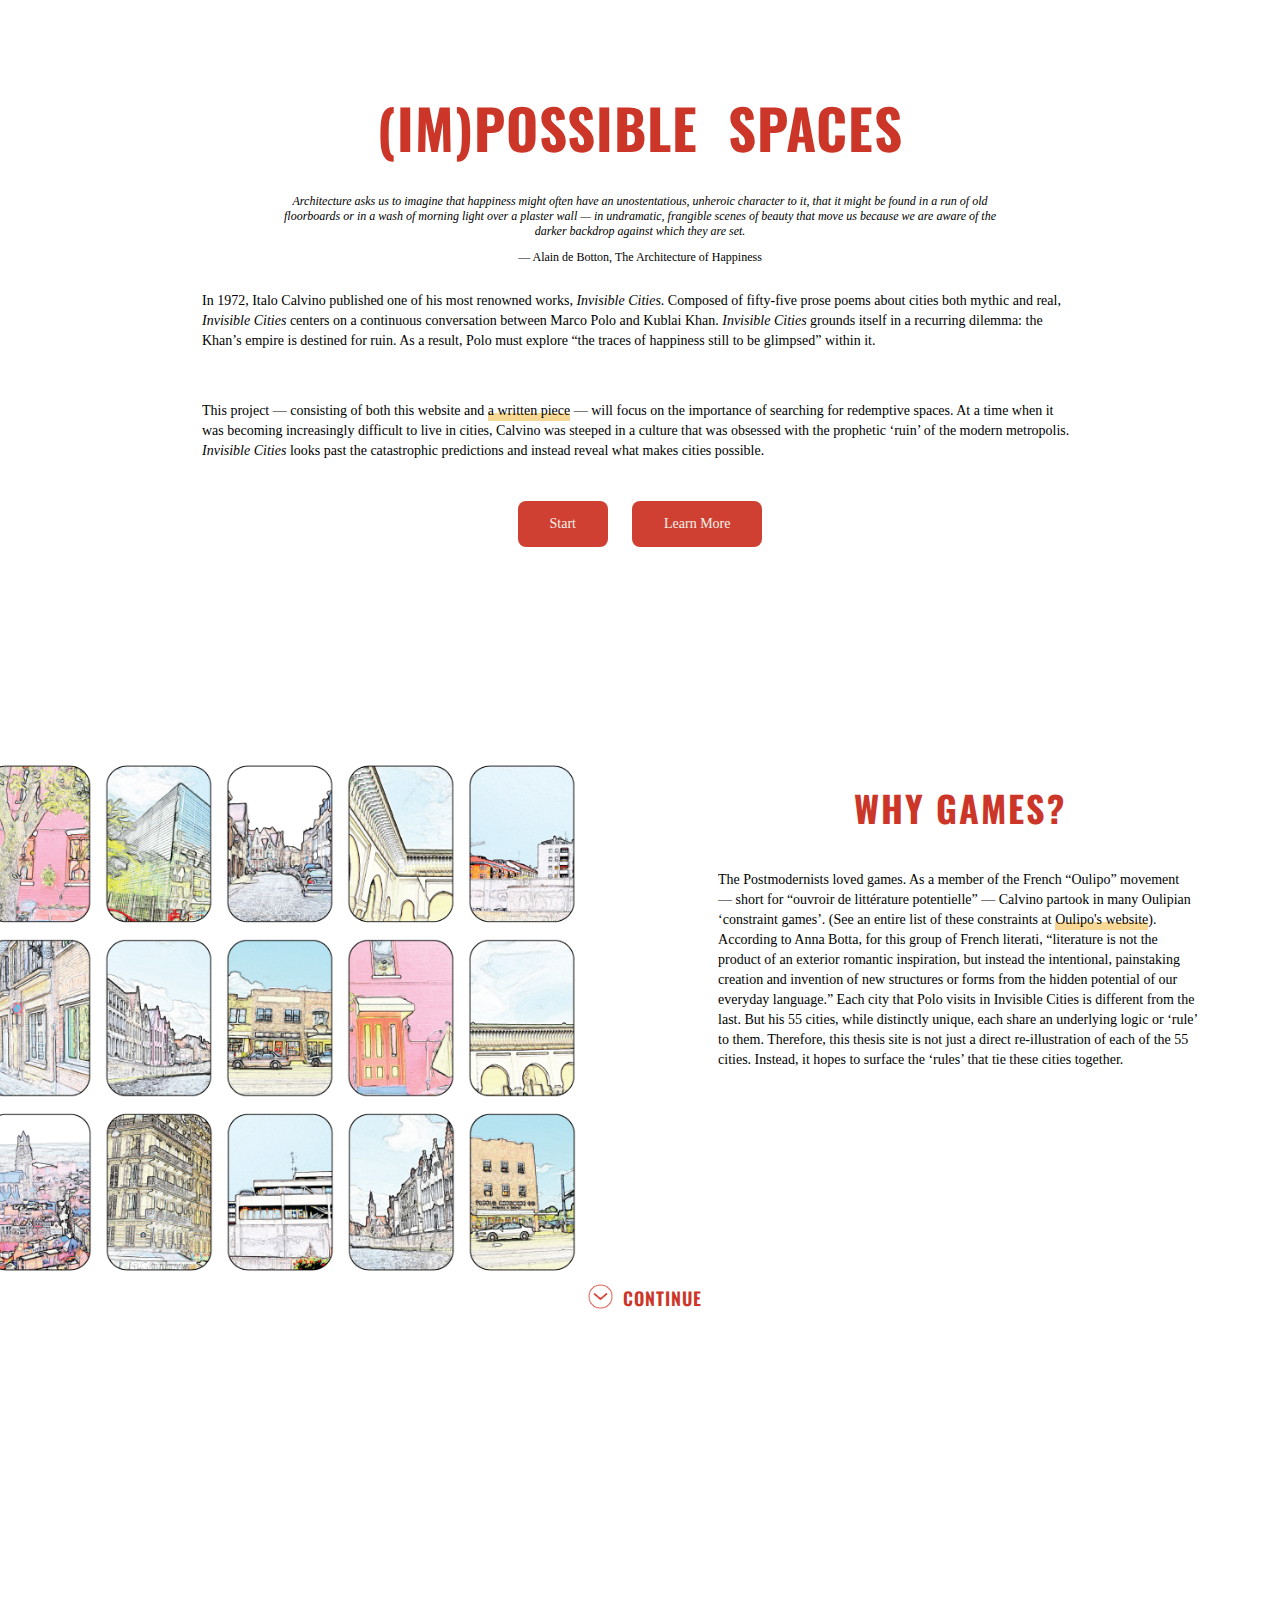
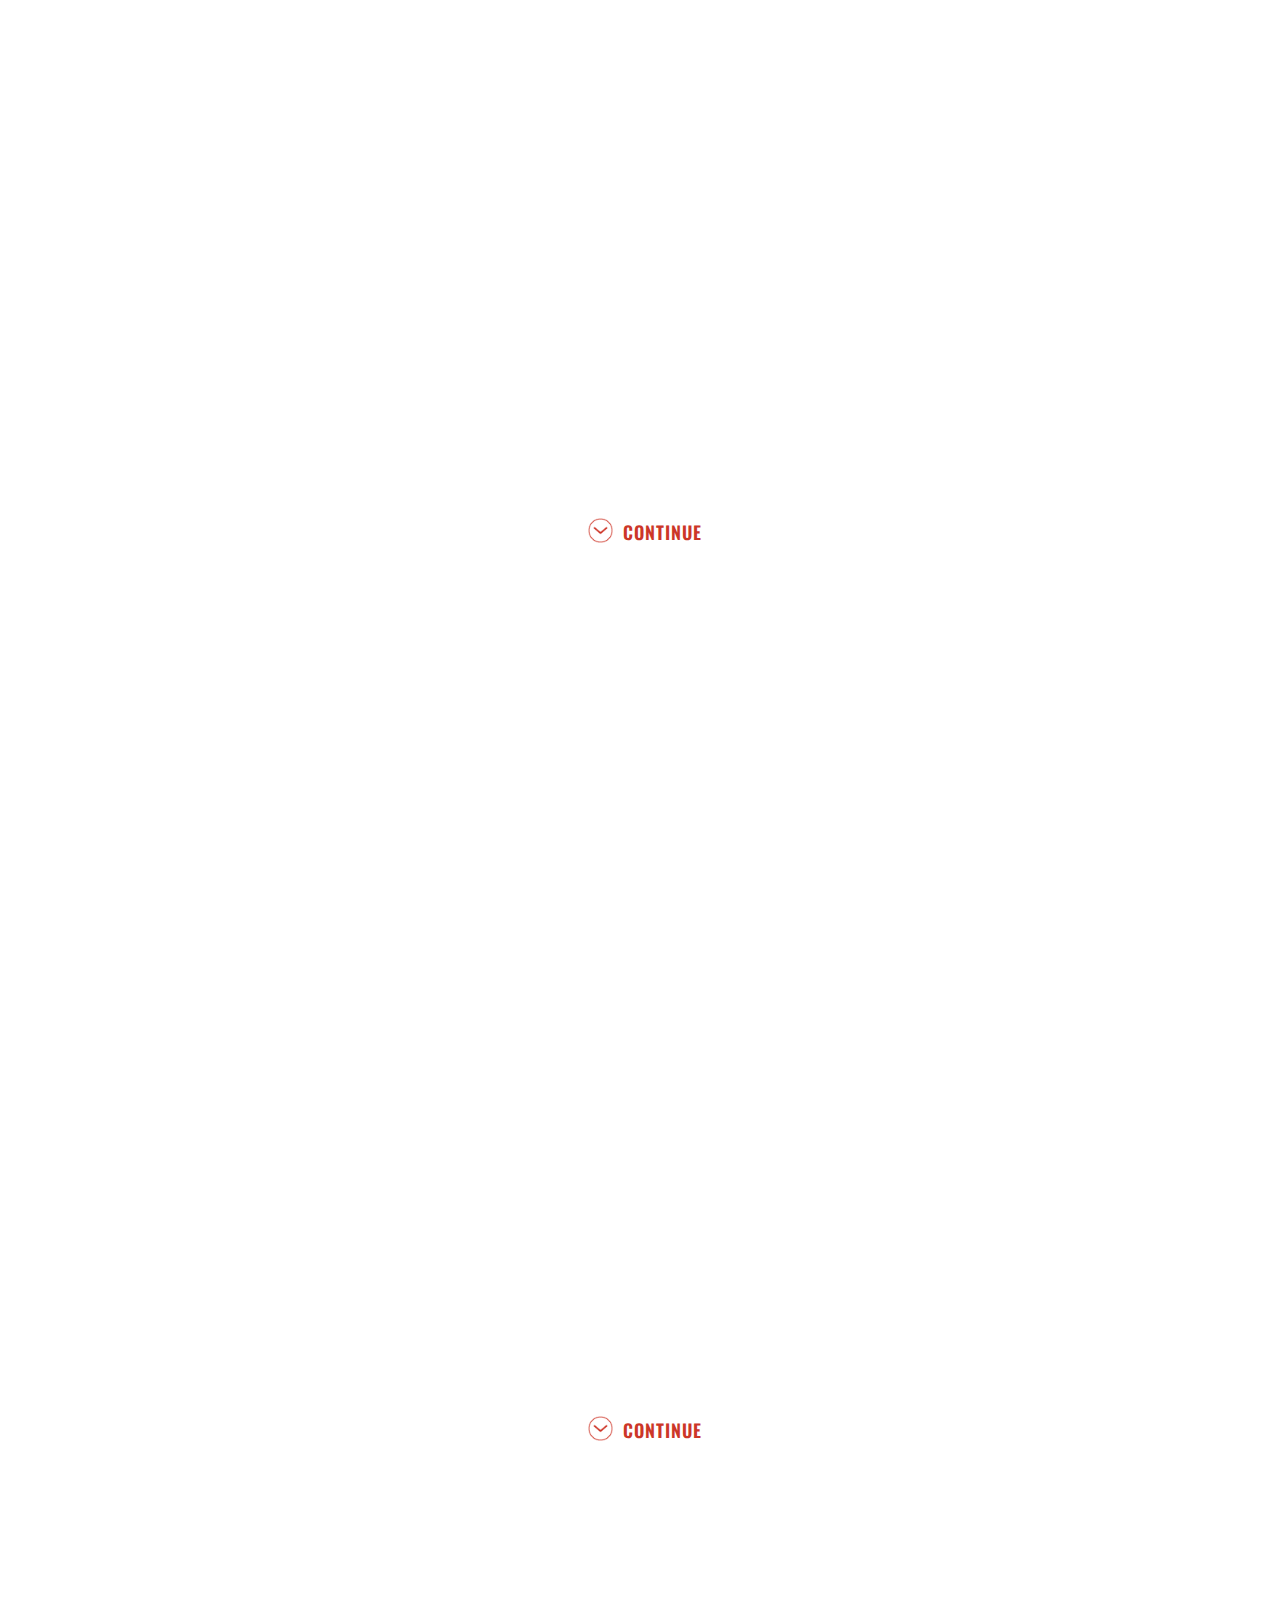
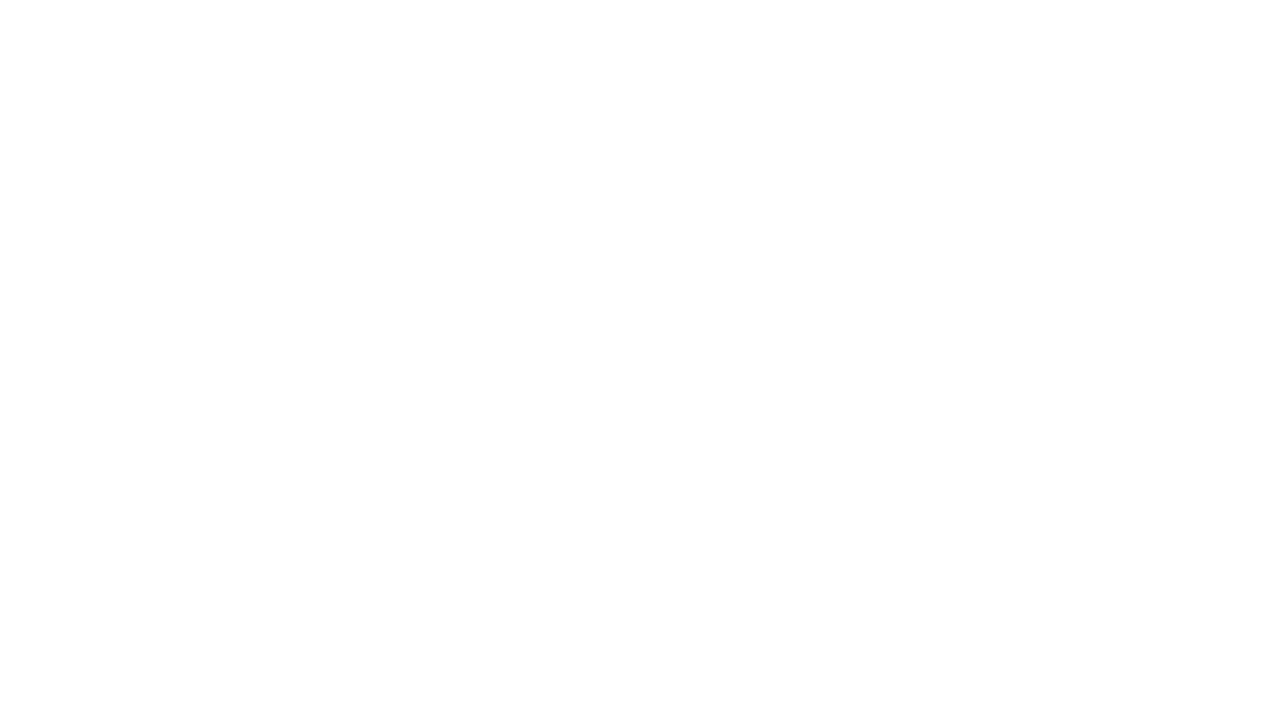
==== commit 5bdf201b: "added "why website" sect on index.html" ====
--- a/index.html
+++ b/index.html
@@ -53,21 +53,21 @@
 						<img src="inspo.png" alt="img01" style="width: 120%;">
 					</figure>
 				</section>
-				<div class="cont-div"><a href="#why-site" class="contd hvr-underline-from-center"><img src="down.png">Continue</a></div>
+				<div class="cont-div"><a href="#why-site" class="contd"><img src="down.png">Continue</a></div>
 				<section class="cbp-so-section" id="why-site">
 					<figure class="cbp-so-side cbp-so-side-left">
 						<img src="website.png" alt="img01">
 					</figure>
 					<article class="cbp-so-side cbp-so-side-right">
 						<h3>Why a website?</h3>
-						<p>Sesame snaps sweet wafer danish. Chupa chups carrot cake icing donut halvah bonbon. Chocolate cake candy marshmallow pudding dessert marzipan jujubes sugar plum.</p>
+						<p>While much of <em>Invisible Cities</em> retells Marco Polo’s fantastical adventures to unknown and intriguing cities, the majority of the book situates us in a conversation between Polo and his audience, Kublai Khan. As such, <em>Invisible Cities</em> concerns itself with questions of interaction: who tells the story? How might it be received? Does dialogue provide answers or only open up more questions? Given this self-referential contemplation on the implications of discourse, it seemed that the book was not only asking to be visualized, but also to be translated into a more dynamic, interactive medium. Even Kublai notes that in Polo’s descriptions "you could wander through them in thought, become lost, stop and enjoy the cool air, or run off" (38). This site hopes to make <em>Invisible Cities</em> conducive to that sense of wandering. Each game on this site is distinct from one another, but within every one, I too hope for you to "wander" in thought, "become lost" or "run off."</p>
 					</article>
 				</section>
 				<div class="cont-div"><a href="#credits" class="contd"><img src="down.png">Continue</a></div>
 				<section class="cbp-so-section" id="credits">
 					<article class="cbp-so-side cbp-so-side-left">
 						<h3>Site credits</h3>
-						<p>Of course, this site would not be possible without Italo Calvino's<a href="http://www.amazon.com/Invisible-Cities-Italo-Calvino/dp/0156453800" class="inline-link">Invisible Cities.</a> Many thanks to the various tutorials and resources that helped make this website become a reality:
+						<p>Of course, this site would not be possible without Italo Calvino's<a href="http://www.amazon.com/Invisible-Cities-Italo-Calvino/dp/0156453800" class="inline-link"> Invisible Cities.</a> Many thanks to the various tutorials and resources that helped make this website become a reality:
 							<ul>
 								<li><a href="https://github.com/codrops/ModalWindowEffects" class="inline-link">Codrops' Modal Window effects</a></li>
 								<li><a href="https://jsfiddle.net/adamboduch/2ypsC/" class="inline-link">Adam Broduch's drag effect</a></li>
@@ -76,7 +76,7 @@
 						</p>
 					</article>
 					<figure class="cbp-so-side cbp-so-side-right">
-						<img src="images/5.png" alt="img01">
+						<img src="credits.png" alt="img01">
 					</figure>
 				</section>
 				<!-- <section class="cbp-so-section">
